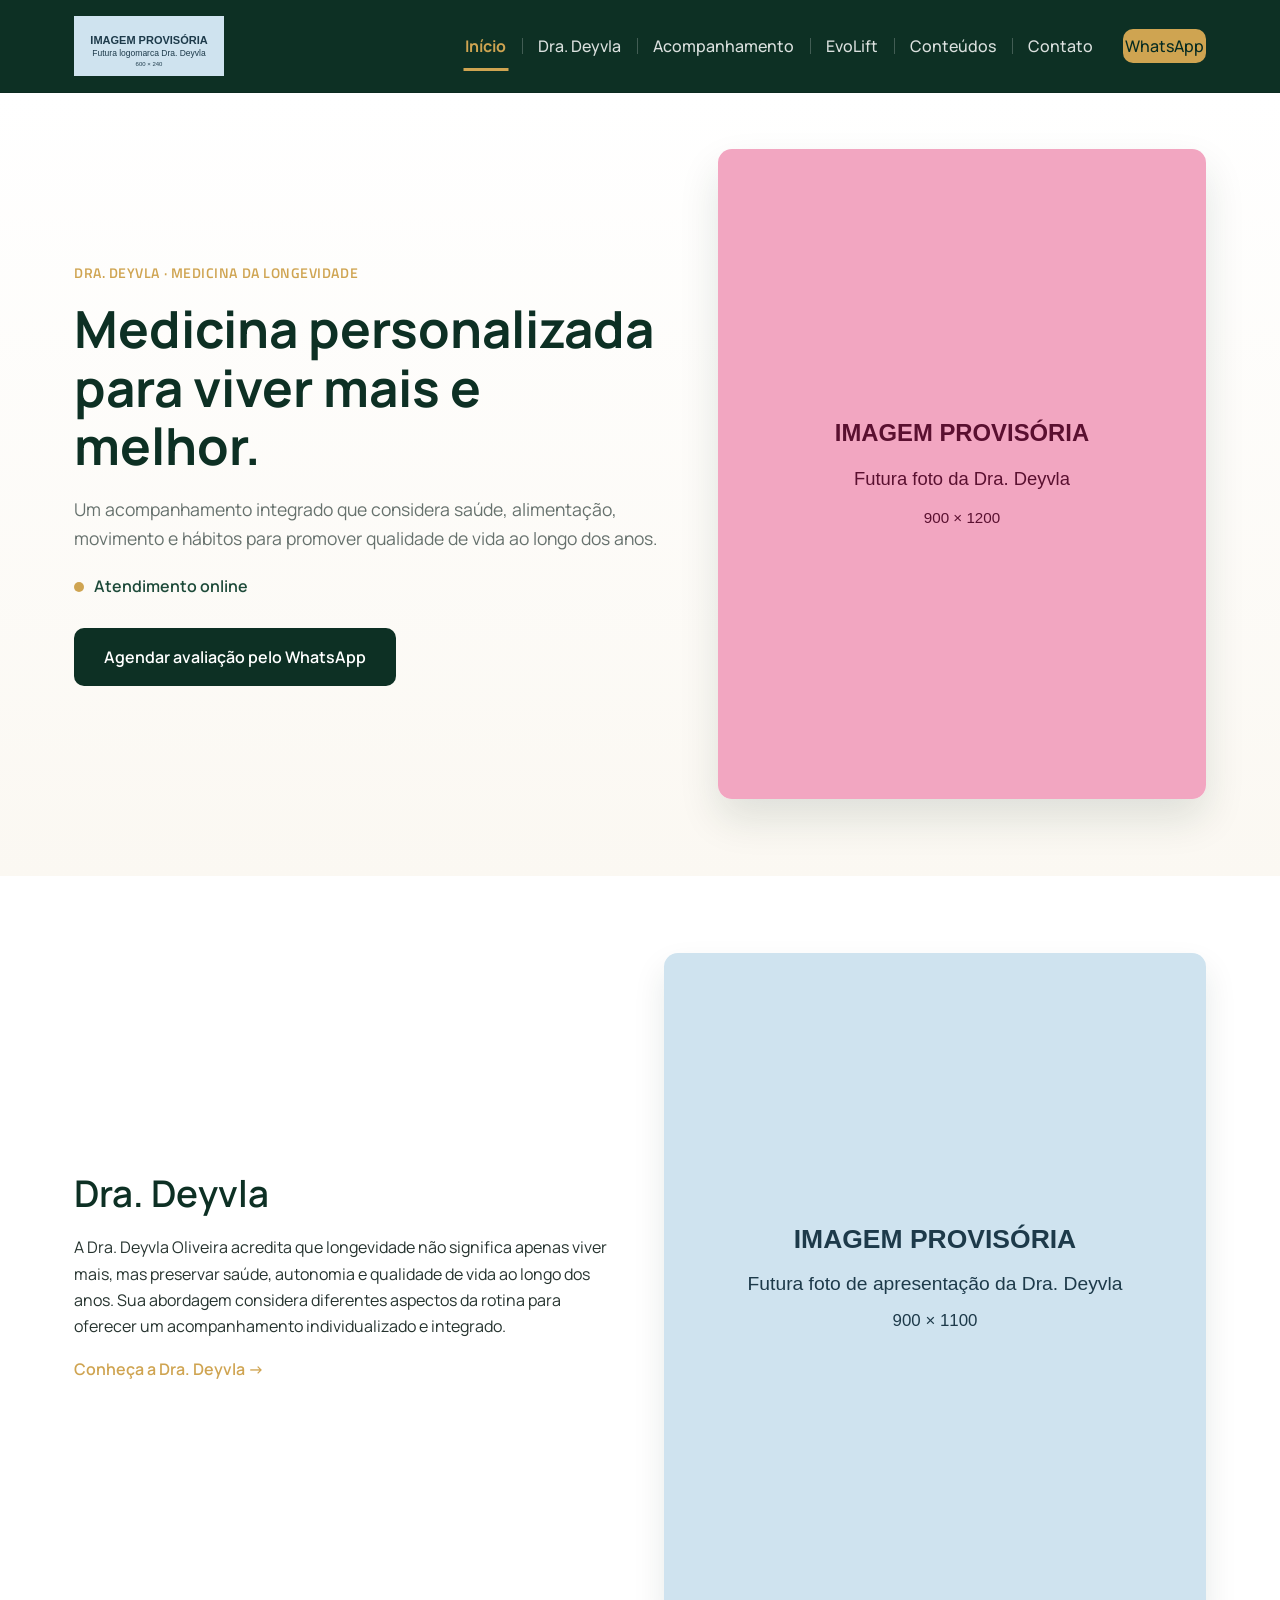
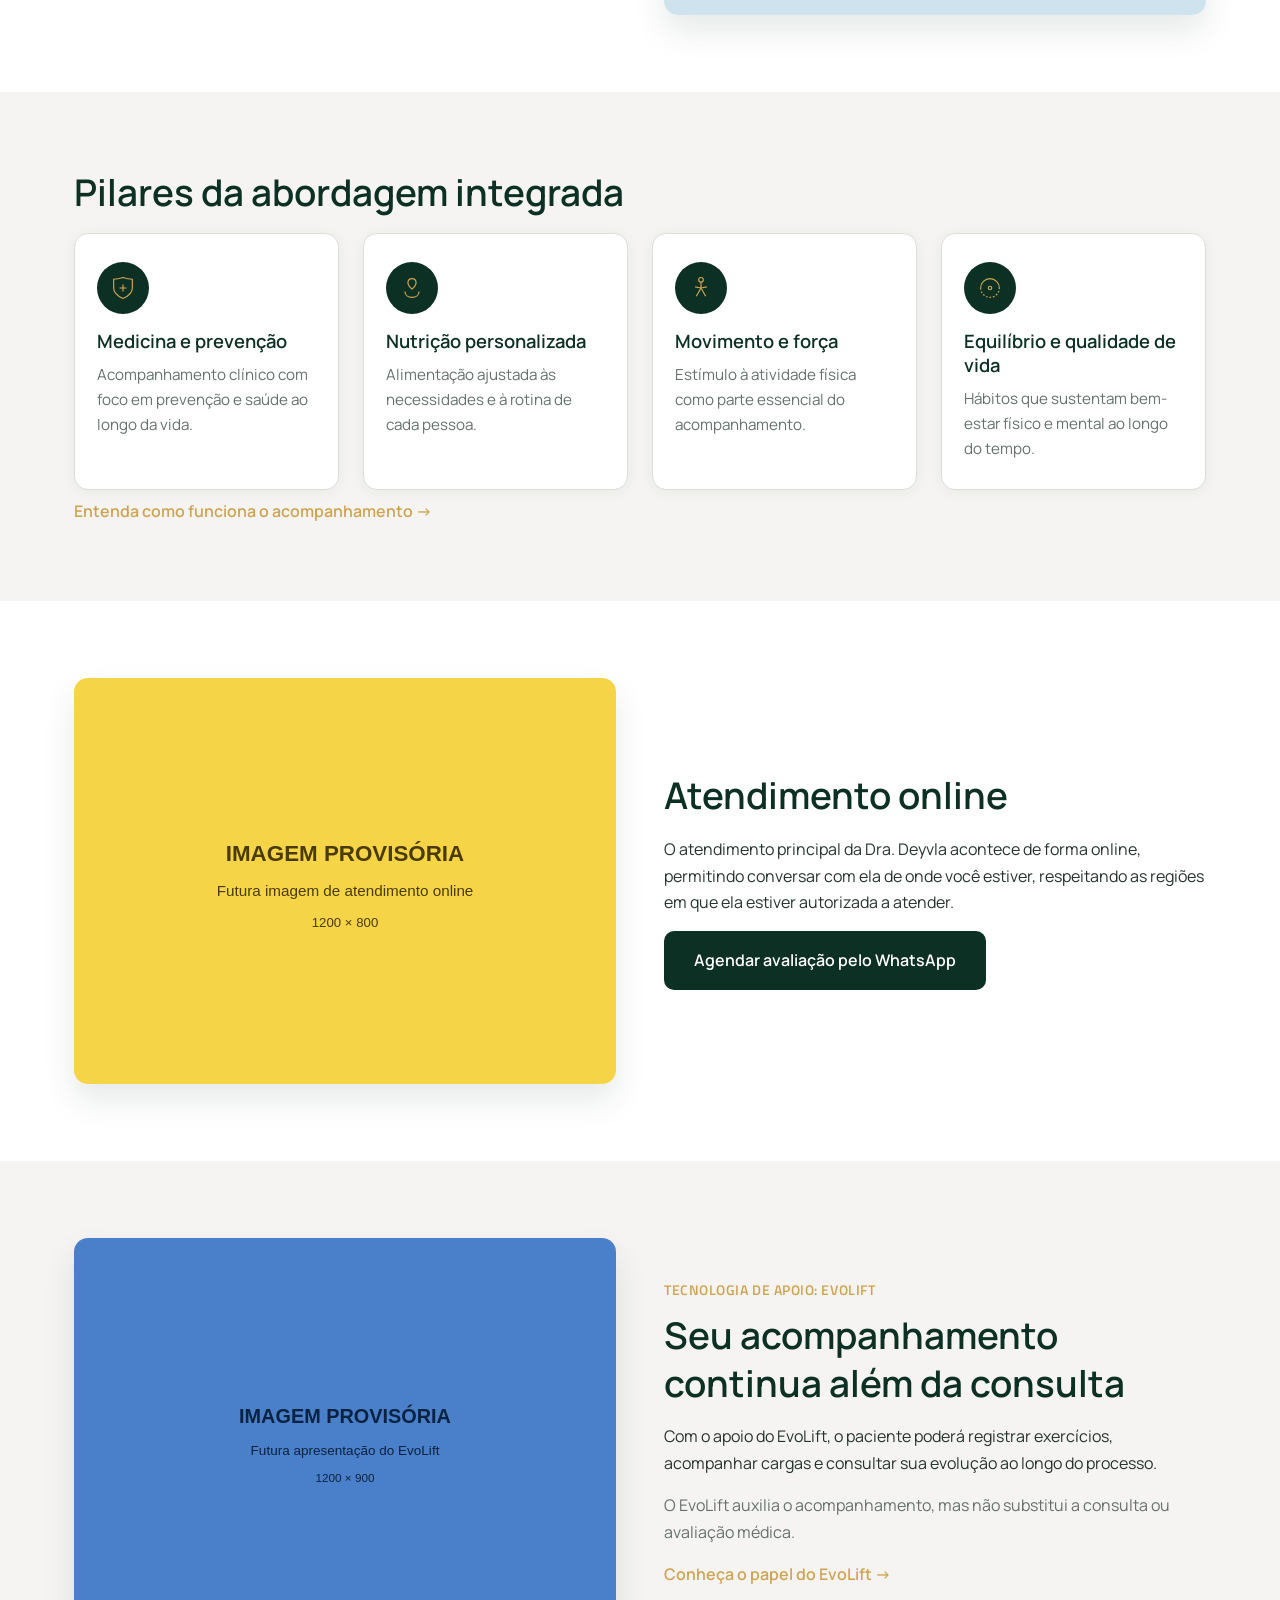
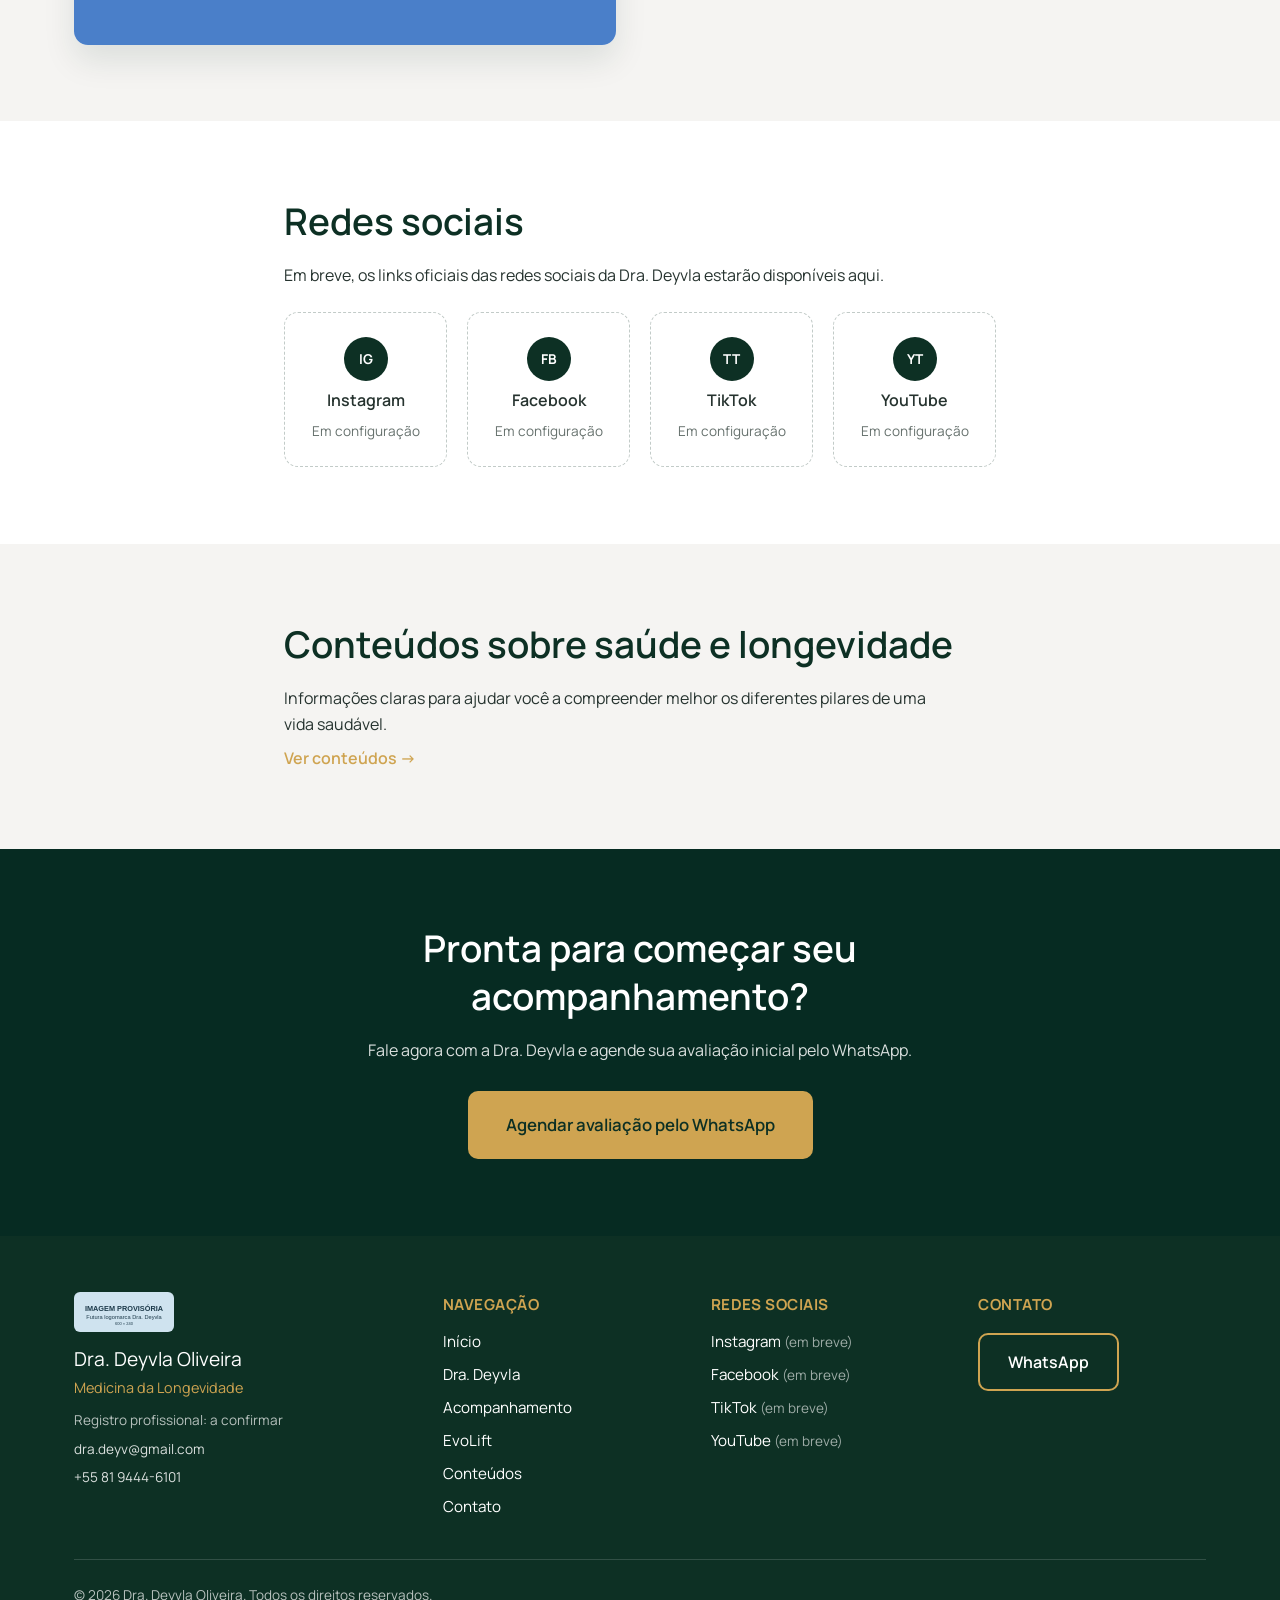
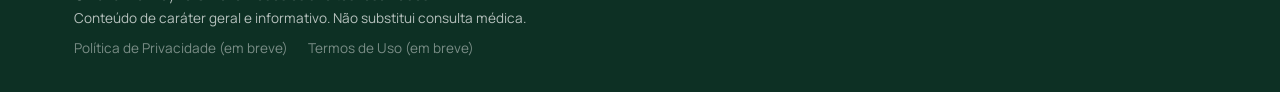
==== index.html @ 6cca5ae3 "feat: publish Dra. Deyvla institutional website" ====
<!DOCTYPE html>
<html lang="pt-BR">
<head>
  <meta charset="UTF-8">
  <meta name="viewport" content="width=device-width, initial-scale=1.0">
  <title>Início | Dra. Deyvla Oliveira</title>
  <meta name="description" content="Dra. Deyvla Oliveira oferece um acompanhamento integrado de medicina da longevidade, com atendimento online, para promover saúde e qualidade de vida ao longo dos anos.">
  <link rel="icon" href="assets/img/logo/logo-placeholder.svg" type="image/svg+xml">
  <link rel="preconnect" href="https://fonts.googleapis.com">
  <link rel="preconnect" href="https://fonts.gstatic.com" crossorigin>
  <link href="https://fonts.googleapis.com/css2?family=Manrope:wght@400;500;600;700&family=Titillium+Web:wght@400;600;700&display=swap" rel="stylesheet">
  <link rel="stylesheet" href="css/style.css">
</head>
<body>

  <a class="skip-link" href="#conteudo-principal">Saltar para o conteúdo principal</a>

  <header class="site-header">
    <div class="container header-inner">
      <a href="#inicio" class="logo">
        <img
          src="assets/img/logo/logo-placeholder.svg"
          width="600"
          height="240"
          alt="Logomarca provisória — Dra. Deyvla, Medicina da Longevidade"
          class="logo-img"
        >
      </a>

      <button
        type="button"
        class="nav-toggle"
        id="nav-toggle"
        aria-expanded="false"
        aria-controls="main-nav"
      >
        <span class="visually-hidden">Abrir menu de navegação</span>
        <span class="nav-toggle-icon" aria-hidden="true"></span>
      </button>

      <nav class="main-nav" id="main-nav" aria-label="Navegação principal">
        <ul>
          <li><a href="#inicio" aria-current="page">Início</a></li>
          <li><a href="pages/sobre.html">Dra. Deyvla</a></li>
          <li><a href="pages/acompanhamento.html">Acompanhamento</a></li>
          <li><a href="pages/evolift.html">EvoLift</a></li>
          <li><a href="pages/conteudos.html">Conteúdos</a></li>
          <li><a href="pages/contato.html">Contato</a></li>
          <li>
            <a class="nav-whatsapp js-whatsapp-link" href="#" data-whatsapp>
              WhatsApp
            </a>
          </li>
        </ul>
      </nav>
    </div>
  </header>

  <main id="conteudo-principal">

    <!-- Hero -->
    <section id="inicio" class="hero">
      <div class="container hero-inner">
        <div class="hero-content">
          <p class="eyebrow">Dra. Deyvla · Medicina da Longevidade</p>
          <h1>Medicina personalizada para viver mais e melhor.</h1>
          <p class="hero-text">
            Um acompanhamento integrado que considera saúde, alimentação, movimento e hábitos
            para promover qualidade de vida ao longo dos anos.
          </p>
          <p class="hero-meta">
            <span class="dot" aria-hidden="true"></span>
            Atendimento online
          </p>
          <a class="btn btn-primary js-whatsapp-link" href="#" data-whatsapp>
            Agendar avaliação pelo WhatsApp
          </a>
        </div>
        <div class="hero-media">
          <img
            src="assets/img/hero/dra-deyv-hero-placeholder.svg"
            width="900"
            height="1200"
            alt="Espaço reservado para a futura fotografia principal da Dra. Deyvla"
            class="hero-photo"
          >
        </div>
      </div>
    </section>

    <!-- Apresentação resumida -->
    <section id="dra-deyv" class="section section-presentation">
      <div class="container section-media-grid">
        <div class="section-text">
          <h2>Dra. Deyvla</h2>
          <!-- TODO: validar e substituir a apresentação após receber a biografia oficial da Dra. Deyvla. -->
          <p>
            A Dra. Deyvla Oliveira acredita que longevidade não significa apenas viver mais, mas preservar
            saúde, autonomia e qualidade de vida ao longo dos anos. Sua abordagem considera
            diferentes aspectos da rotina para oferecer um acompanhamento individualizado e
            integrado.
          </p>
          <p class="section-link">
            <a href="pages/sobre.html">Conheça a Dra. Deyvla →</a>
          </p>
        </div>
        <div class="section-media">
          <img
            src="assets/img/dra-deyv/dra-deyv-sobre-placeholder.svg"
            width="900"
            height="1100"
            alt="Espaço reservado para futura foto de apresentação da Dra. Deyvla"
            class="section-photo"
            loading="lazy"
          >
        </div>
      </div>
    </section>

    <!-- Pilares da abordagem integrada -->
    <section id="abordagem" class="section section-pillars alt-bg">
      <div class="container">
        <h2>Pilares da abordagem integrada</h2>
        <!-- Os nomes e descrições dos pilares dependem de validação profissional -->
        <ul class="pillars-grid">
          <li class="pillar-card">
            <span class="pillar-icon" aria-hidden="true">
              <svg viewBox="0 0 48 48" width="28" height="28" fill="none" stroke="currentColor" stroke-width="2">
                <path d="M24 6c-9 3-16 3-16 3v15c0 9 7 14 16 18 9-4 16-9 16-18V9s-7 0-16-3z"/>
                <path d="M24 18v12M18 24h12"/>
              </svg>
            </span>
            <h3>Medicina e prevenção</h3>
            <p>Acompanhamento clínico com foco em prevenção e saúde ao longo da vida.</p>
          </li>
          <li class="pillar-card">
            <span class="pillar-icon" aria-hidden="true">
              <svg viewBox="0 0 48 48" width="28" height="28" fill="none" stroke="currentColor" stroke-width="2">
                <path d="M24 8c4 0 7 3 7 7 0 5-7 11-7 11s-7-6-7-11c0-4 3-7 7-7z"/>
                <path d="M12 30c0 6 5 10 12 10s12-4 12-10"/>
              </svg>
            </span>
            <h3>Nutrição personalizada</h3>
            <p>Alimentação ajustada às necessidades e à rotina de cada pessoa.</p>
          </li>
          <li class="pillar-card">
            <span class="pillar-icon" aria-hidden="true">
              <svg viewBox="0 0 48 48" width="28" height="28" fill="none" stroke="currentColor" stroke-width="2">
                <circle cx="24" cy="10" r="4"/>
                <path d="M24 14v10l-8 14M24 24l8 14M14 22l10 2 10-2"/>
              </svg>
            </span>
            <h3>Movimento e força</h3>
            <p>Estímulo à atividade física como parte essencial do acompanhamento.</p>
          </li>
          <li class="pillar-card">
            <span class="pillar-icon" aria-hidden="true">
              <svg viewBox="0 0 48 48" width="28" height="28" fill="none" stroke="currentColor" stroke-width="2">
                <path d="M8 24a16 16 0 0 1 32 0"/>
                <path d="M8 24a16 16 0 0 0 32 0" stroke-dasharray="3 3"/>
                <circle cx="24" cy="24" r="3"/>
              </svg>
            </span>
            <h3>Equilíbrio e qualidade de vida</h3>
            <p>Hábitos que sustentam bem-estar físico e mental ao longo do tempo.</p>
          </li>
        </ul>
        <p class="section-link">
          <a href="pages/acompanhamento.html">Entenda como funciona o acompanhamento →</a>
        </p>
      </div>
    </section>

    <!-- Atendimento online -->
    <section id="atendimento-online" class="section section-online">
      <div class="container section-media-grid">
        <div class="section-media">
          <img
            src="assets/img/hero/atendimento-online-placeholder.svg"
            width="1200"
            height="800"
            alt="Espaço reservado para futura imagem do atendimento online"
            class="section-photo"
            loading="lazy"
          >
        </div>
        <div class="section-text">
          <h2>Atendimento online</h2>
          <p>
            O atendimento principal da Dra. Deyvla acontece de forma online, permitindo conversar
            com ela de onde você estiver, respeitando as regiões em que ela estiver autorizada a
            atender.
          </p>
          <a class="btn btn-primary js-whatsapp-link" href="#" data-whatsapp>
            Agendar avaliação pelo WhatsApp
          </a>
        </div>
      </div>
    </section>

    <!-- EvoLift -->
    <section id="evolift" class="section section-evolift alt-bg">
      <div class="container section-media-grid reverse">
        <div class="section-text">
          <p class="eyebrow">Tecnologia de apoio: EvoLift</p>
          <h2>Seu acompanhamento continua além da consulta</h2>
          <p>
            Com o apoio do EvoLift, o paciente poderá registrar exercícios, acompanhar cargas e
            consultar sua evolução ao longo do processo.
          </p>
          <p class="text-muted">
            O EvoLift auxilia o acompanhamento, mas não substitui a consulta ou avaliação médica.
          </p>
          <!-- TODO técnico: nesta fase não existe integração entre o site e o EvoLift. -->
          <p class="section-link">
            <a href="pages/evolift.html">Conheça o papel do EvoLift →</a>
          </p>
        </div>
        <div class="section-media">
          <img
            src="assets/img/evolift/evolift-placeholder.svg"
            width="1200"
            height="900"
            alt="Espaço reservado para futura apresentação do EvoLift"
            class="section-photo"
            loading="lazy"
          >
        </div>
      </div>
    </section>

    <!-- Redes sociais -->
    <section id="redes-sociais" class="section section-social">
      <div class="container section-narrow">
        <h2>Redes sociais</h2>
        <p>Em breve, os links oficiais das redes sociais da Dra. Deyvla estarão disponíveis aqui.</p>
        <ul class="social-grid">
          <li class="social-card">
            <span class="social-icon" aria-hidden="true">IG</span>
            <span class="social-name">Instagram</span>
            <!-- TODO: inserir URL oficial do Instagram -->
            <span class="social-status">Em configuração</span>
          </li>
          <li class="social-card">
            <span class="social-icon" aria-hidden="true">FB</span>
            <span class="social-name">Facebook</span>
            <!-- TODO: inserir URL oficial do Facebook -->
            <span class="social-status">Em configuração</span>
          </li>
          <li class="social-card">
            <span class="social-icon" aria-hidden="true">TT</span>
            <span class="social-name">TikTok</span>
            <!-- TODO: inserir URL oficial do TikTok -->
            <span class="social-status">Em configuração</span>
          </li>
          <li class="social-card">
            <span class="social-icon" aria-hidden="true">YT</span>
            <span class="social-name">YouTube</span>
            <!-- TODO: inserir URL oficial do YouTube -->
            <span class="social-status">Em configuração</span>
          </li>
        </ul>
      </div>
    </section>

    <!-- Conteúdos -->
    <section id="conteudos-home" class="section alt-bg">
      <div class="container section-narrow">
        <h2>Conteúdos sobre saúde e longevidade</h2>
        <p>
          Informações claras para ajudar você a compreender melhor os diferentes pilares de uma
          vida saudável.
        </p>
        <p class="section-link">
          <a href="pages/conteudos.html">Ver conteúdos →</a>
        </p>
      </div>
    </section>

    <!-- CTA final -->
    <section id="contato-final" class="section section-final-cta">
      <div class="container section-narrow">
        <h2>Pronta para começar seu acompanhamento?</h2>
        <p>Fale agora com a Dra. Deyvla e agende sua avaliação inicial pelo WhatsApp.</p>
        <a class="btn btn-primary btn-large js-whatsapp-link" href="#" data-whatsapp>
          Agendar avaliação pelo WhatsApp
        </a>
      </div>
    </section>

  </main>

  <footer class="site-footer">
    <div class="container footer-inner">
      <div class="footer-brand">
        <img
          src="assets/img/logo/logo-placeholder.svg"
          width="600"
          height="240"
          alt="Logomarca provisória da Dra. Deyvla"
          class="footer-logo"
          loading="lazy"
        >
        <p class="footer-name">Dra. Deyvla Oliveira</p>
        <p class="footer-tagline">Medicina da Longevidade</p>
        <!-- TODO: inserir registro profissional assim que validado -->
        <p class="footer-register">Registro profissional: a confirmar</p>
        <p class="footer-direct-contact">
          <a href="mailto:dra.deyv@gmail.com">dra.deyv@gmail.com</a>
        </p>
        <p class="footer-direct-contact">
          <a class="js-whatsapp-link" href="#" data-whatsapp>+55 81 9444-6101</a>
        </p>
      </div>

      <div class="footer-nav">
        <p class="footer-heading">Navegação</p>
        <ul class="footer-nav-list">
          <li><a href="#inicio">Início</a></li>
          <li><a href="pages/sobre.html">Dra. Deyvla</a></li>
          <li><a href="pages/acompanhamento.html">Acompanhamento</a></li>
          <li><a href="pages/evolift.html">EvoLift</a></li>
          <li><a href="pages/conteudos.html">Conteúdos</a></li>
          <li><a href="pages/contato.html">Contato</a></li>
        </ul>
      </div>

      <div class="footer-social">
        <p class="footer-heading">Redes sociais</p>
        <ul class="footer-social-list">
          <li>Instagram <span class="footer-status">(em breve)</span></li>
          <li>Facebook <span class="footer-status">(em breve)</span></li>
          <li>TikTok <span class="footer-status">(em breve)</span></li>
          <li>YouTube <span class="footer-status">(em breve)</span></li>
        </ul>
      </div>

      <div class="footer-contact">
        <p class="footer-heading">Contato</p>
        <a class="btn btn-secondary js-whatsapp-link" href="#" data-whatsapp>
          WhatsApp
        </a>
      </div>
    </div>
    <div class="container">
      <div class="footer-legal">
        <p>&copy; <span id="ano"></span> Dra. Deyvla Oliveira. Todos os direitos reservados.</p>
        <p>Conteúdo de caráter geral e informativo. Não substitui consulta médica.</p>
        <p class="footer-legal-links">
          <span class="footer-legal-link" aria-disabled="true">Política de Privacidade (em breve)</span>
          <span class="footer-legal-link" aria-disabled="true">Termos de Uso (em breve)</span>
        </p>
      </div>
    </div>
  </footer>

  <div id="whatsapp-toast" class="whatsapp-toast" role="status" aria-live="polite" hidden></div>

  <script src="js/main.js"></script>
</body>
</html>
---- css/style.css ----
/* ==========================================================================
   Variáveis — Design System Dra. Deyvla
   ========================================================================== */
:root {
  /* Verde institucional — preservado da identidade original da Dra. Deyvla */
  --color-primary: #0D3024;
  --color-primary-hover: #145443;
  --color-primary-soft: #1D4A39;
  --color-primary-deep: #062B22;

  --color-background: #FFFFFF;
  --color-surface: #FFFFFF;
  --color-surface-soft: #F5F4F2;
  --color-surface-warm: #EFEDE8;
  --color-card: #FFFFFF;
  --color-ivory: #FFFFFF;

  --color-gold: #CFA451;
  --color-accent: #CFA451;
  --color-accent-soft: #E7D2A5;

  --color-text: #26332F;
  --color-text-soft: #66716D;
  --color-muted: #66716D;
  --color-border: #DEDED9;

  --shadow-card: 0 2px 14px rgba(13, 48, 36, 0.06);

  --font-heading: "Manrope", "Segoe UI", Arial, sans-serif;
  --font-body: "Manrope", "Segoe UI", Arial, sans-serif;
  --font-accent: "Titillium Web", "Segoe UI", Arial, sans-serif;

  --container-width: 1180px;
  --radius: 14px;
  --transition: 200ms ease;
  --space-section: clamp(48px, 6vw, 88px);
  --header-height: 92px;
}

/* ==========================================================================
   Reset básico
   ========================================================================== */
* {
  margin: 0;
  padding: 0;
  box-sizing: border-box;
}

html {
  scroll-behavior: smooth;
}

body {
  font-family: var(--font-body);
  color: var(--color-text);
  background: var(--color-background);
  line-height: 1.65;
  overflow-x: hidden;
}

a {
  text-decoration: none;
  color: inherit;
}

ul {
  list-style: none;
}

img {
  max-width: 100%;
  display: block;
}

h1, h2, h3 {
  font-family: var(--font-heading);
  color: var(--color-primary);
  line-height: 1.3;
}

h1 {
  font-size: clamp(2.1rem, 4.5vw, 3.2rem);
  font-weight: 700;
  line-height: 1.15;
}

h2 {
  font-size: clamp(1.6rem, 3vw, 2.3rem);
  font-weight: 600;
  margin-bottom: 1rem;
}

h3 {
  font-size: 1.15rem;
  font-weight: 600;
  margin-bottom: 0.5rem;
}

p {
  max-width: 65ch;
}

.text-muted {
  color: var(--color-muted);
}

/* ==========================================================================
   Acessibilidade
   ========================================================================== */
.visually-hidden {
  position: absolute;
  width: 1px;
  height: 1px;
  padding: 0;
  margin: -1px;
  overflow: hidden;
  clip: rect(0, 0, 0, 0);
  white-space: nowrap;
  border: 0;
}

.skip-link {
  position: absolute;
  top: -100px;
  left: 12px;
  z-index: 100;
  background: var(--color-primary);
  color: var(--color-ivory);
  padding: 12px 20px;
  border-radius: 0 0 8px 8px;
  transition: top var(--transition);
}

.skip-link:focus {
  top: 0;
}

a:focus-visible,
button:focus-visible,
summary:focus-visible,
[tabindex]:focus-visible {
  outline: 3px solid var(--color-gold);
  outline-offset: 3px;
}

/* ==========================================================================
   Layout
   ========================================================================== */
.container {
  width: 100%;
  max-width: var(--container-width);
  margin: 0 auto;
  padding: 0 24px;
}

.section {
  padding: var(--space-section) 0;
  scroll-margin-top: var(--header-height);
}

.hero {
  scroll-margin-top: var(--header-height);
}

.section-narrow {
  max-width: 760px;
}

.alt-bg {
  background: var(--color-surface-soft);
}

/* ==========================================================================
   Botões
   ========================================================================== */
.btn {
  display: inline-block;
  font-family: var(--font-body);
  font-weight: 600;
  font-size: 1rem;
  padding: 14px 28px;
  border-radius: 10px;
  transition: transform var(--transition), background var(--transition), box-shadow var(--transition);
  cursor: pointer;
  border: 2px solid transparent;
}

.btn-primary {
  background: var(--color-primary);
  color: var(--color-ivory);
}

.btn-primary:hover {
  background: var(--color-primary-soft);
  transform: translateY(-2px);
}

.btn-secondary {
  background: transparent;
  border-color: var(--color-gold);
  color: var(--color-ivory);
}

.btn-secondary:hover {
  background: var(--color-gold);
  color: var(--color-primary);
}

.btn-large {
  padding: 18px 36px;
  font-size: 1.05rem;
}

/* ==========================================================================
   Cabeçalho
   ========================================================================== */
.site-header {
  background: var(--color-primary);
  border-bottom: 1px solid rgba(0, 0, 0, 0.12);
  position: sticky;
  top: 0;
  z-index: 20;
}

.header-inner {
  display: flex;
  align-items: center;
  justify-content: space-between;
  padding-top: 16px;
  padding-bottom: 16px;
  gap: 16px;
  position: relative;
}

.logo-img {
  height: 60px;
  width: auto;
}

.nav-toggle {
  display: none;
  background: none;
  border: 2px solid rgba(255, 255, 255, 0.85);
  border-radius: 8px;
  width: 44px;
  height: 44px;
  align-items: center;
  justify-content: center;
  position: relative;
}

.nav-toggle-icon,
.nav-toggle-icon::before,
.nav-toggle-icon::after {
  display: block;
  width: 22px;
  height: 2px;
  background: #FFFFFF;
  position: relative;
  transition: transform var(--transition);
}

.nav-toggle-icon::before,
.nav-toggle-icon::after {
  content: "";
  position: absolute;
  left: 0;
}

.nav-toggle-icon::before {
  top: -7px;
}

.nav-toggle-icon::after {
  top: 7px;
}

.main-nav ul {
  display: flex;
  align-items: center;
  flex-wrap: wrap;
  gap: 28px;
}

.main-nav li {
  position: relative;
}

/* Divisórias discretas entre os itens comuns (não antes do primeiro,
   não depois do último — o botão WhatsApp nunca recebe divisória) */
.main-nav li:not(:first-child):not(:last-child)::before {
  content: "";
  position: absolute;
  left: -14px;
  top: 50%;
  transform: translateY(-50%);
  width: 1px;
  height: 16px;
  background: rgba(255, 255, 255, 0.22);
}

.main-nav a {
  position: relative;
  font-weight: 500;
  color: rgba(255, 255, 255, 0.85);
  padding: 6px 2px;
  transition: color 180ms ease;
}

.main-nav a:hover {
  color: #FFFFFF;
}

.main-nav a[aria-current="page"] {
  color: var(--color-gold);
  font-weight: 700;
}

/* Sublinhado animado — cresce do centro para as laterais no hover/foco;
   permanece visível (mais espesso) no item ativo */
.main-nav a:not(.nav-whatsapp)::after {
  content: "";
  position: absolute;
  left: 50%;
  bottom: -8px;
  width: 0;
  height: 2px;
  background: var(--color-gold);
  transform: translateX(-50%);
  transition: width 180ms ease;
}

.main-nav a:not(.nav-whatsapp):hover::after,
.main-nav a:not(.nav-whatsapp):focus-visible::after {
  width: 100%;
}

.main-nav a[aria-current="page"]::after {
  width: 100%;
  height: 3px;
}

.nav-whatsapp {
  background: var(--color-gold);
  color: var(--color-primary-deep) !important;
  padding: 8px 18px;
  border-radius: 10px;
  font-weight: 600;
  transition: background 180ms ease, transform 180ms ease, box-shadow 180ms ease;
}

.nav-whatsapp:hover {
  background: var(--color-accent-soft);
  transform: translateY(-1px);
  box-shadow: 0 4px 10px rgba(6, 43, 34, 0.25);
}

/* ==========================================================================
   Hero
   ========================================================================== */
.hero {
  padding: 56px 0 var(--space-section);
  background: linear-gradient(180deg, var(--color-ivory) 0%, #FBF8F2 100%);
}

.hero-inner {
  display: grid;
  grid-template-columns: 1.1fr 0.9fr;
  gap: 48px;
  align-items: center;
}

.eyebrow {
  font-family: var(--font-accent);
  color: var(--color-gold);
  font-weight: 600;
  letter-spacing: 0.04em;
  text-transform: uppercase;
  font-size: 0.85rem;
  margin-bottom: 14px;
}

.hero-content h1 {
  margin-bottom: 20px;
}

.hero-text {
  color: var(--color-muted);
  font-size: 1.1rem;
  margin-bottom: 20px;
}

.hero-meta {
  display: flex;
  align-items: center;
  gap: 10px;
  font-weight: 600;
  color: var(--color-primary-soft);
  margin-bottom: 28px;
}

.dot {
  width: 10px;
  height: 10px;
  border-radius: 50%;
  background: var(--color-gold);
  display: inline-block;
}

.hero-media {
  aspect-ratio: 3 / 4;
  border-radius: var(--radius);
  overflow: hidden;
  background: var(--color-surface);
  box-shadow: 0 20px 40px rgba(13, 48, 36, 0.12);
}

.hero-photo {
  width: 100%;
  height: 100%;
  object-fit: cover;
}

/* ==========================================================================
   Hero interno (páginas internas, ex.: Sobre)
   ========================================================================== */
.inner-hero {
  padding: 56px 0 var(--space-section);
  background: linear-gradient(180deg, var(--color-ivory) 0%, #FBF8F2 100%);
  scroll-margin-top: var(--header-height);
}

.inner-hero .container + .container {
  margin-top: 40px;
}

.inner-hero h1 {
  margin: 14px 0 20px;
}

.inner-hero .hero-text {
  color: var(--color-muted);
  font-size: 1.1rem;
}

.banner-media {
  border-radius: var(--radius);
  overflow: hidden;
  background: var(--color-surface);
  box-shadow: 0 20px 40px rgba(13, 48, 36, 0.12);
  aspect-ratio: 16 / 7;
}

/* ==========================================================================
   Link discreto para páginas internas
   ========================================================================== */
.section-link {
  margin-top: 8px;
}

.section-link a {
  color: var(--color-gold);
  font-weight: 600;
  border-bottom: 1px solid transparent;
  transition: border-color var(--transition);
}

.section-link a:hover {
  border-color: var(--color-gold);
}

/* ==========================================================================
   Destaque tipográfico
   ========================================================================== */
.section-intro {
  color: var(--color-muted);
  font-size: 1.1rem;
  max-width: 70ch;
  margin-bottom: 32px;
}

.highlight-quote {
  font-family: var(--font-heading);
  font-style: italic;
  font-size: clamp(1.3rem, 2.4vw, 1.7rem);
  color: var(--color-primary-soft);
  border-left: 3px solid var(--color-gold);
  padding-left: 20px;
  margin-top: 8px;
  max-width: 60ch;
}

/* ==========================================================================
   Pilares
   ========================================================================== */
.pillars-grid {
  display: grid;
  grid-template-columns: repeat(4, 1fr);
  gap: 24px;
  margin-top: 8px;
}

.pillar-card {
  background: var(--color-card);
  border: 1px solid var(--color-border);
  border-radius: var(--radius);
  padding: 28px 22px;
  text-align: left;
  box-shadow: var(--shadow-card);
}

.pillar-icon {
  display: inline-flex;
  align-items: center;
  justify-content: center;
  width: 52px;
  height: 52px;
  border-radius: 50%;
  background: var(--color-primary);
  color: var(--color-gold);
  margin-bottom: 16px;
}

.pillar-card p {
  color: var(--color-muted);
  font-size: 0.95rem;
}

/* ==========================================================================
   Seções com imagem (Atendimento online / EvoLift)
   ========================================================================== */
.section-media-grid {
  display: grid;
  grid-template-columns: 1fr 1fr;
  gap: 48px;
  align-items: center;
}

.section-media-grid.reverse .section-text {
  order: 2;
}

.section-media-grid.reverse .section-media {
  order: 1;
}

.section-media {
  aspect-ratio: 4 / 3;
  border-radius: var(--radius);
  overflow: hidden;
  background: var(--color-surface);
  box-shadow: 0 16px 32px rgba(13, 48, 36, 0.1);
}

.section-photo {
  width: 100%;
  height: 100%;
  object-fit: cover;
}

.section-text p {
  margin-bottom: 16px;
}

.section-text .eyebrow {
  margin-bottom: 10px;
}

.section-presentation .section-media {
  aspect-ratio: 9 / 11;
}

.section-media-7-5 {
  aspect-ratio: 7 / 5;
}

.section-media-3-2 {
  aspect-ratio: 3 / 2;
}

.media-centered {
  max-width: 720px;
  margin: 32px auto 0;
}

.section-media-14-9 {
  aspect-ratio: 14 / 9;
}

.section-media-2-1 {
  aspect-ratio: 2 / 1;
}

.value-item .pillar-icon {
  margin-bottom: 0;
}

/* ==========================================================================
   Moldura de telemóvel (mockup do EvoLift)
   ========================================================================== */
.phone-frame {
  max-width: 260px;
  margin: 0 auto;
  aspect-ratio: 15 / 32;
  border: 10px solid var(--color-primary);
  border-radius: 36px;
  overflow: hidden;
  background: var(--color-surface);
  box-shadow: 0 20px 40px rgba(13, 48, 36, 0.15);
}

.phone-frame img {
  width: 100%;
  height: 100%;
  object-fit: cover;
}

/* ==========================================================================
   Redes sociais
   ========================================================================== */
.social-grid {
  display: grid;
  grid-template-columns: repeat(4, 1fr);
  gap: 20px;
  margin-top: 24px;
}

.social-card {
  background: var(--color-ivory);
  border: 1px dashed rgba(13, 48, 36, 0.25);
  border-radius: var(--radius);
  padding: 24px 16px;
  text-align: center;
  display: flex;
  flex-direction: column;
  align-items: center;
  gap: 6px;
}

.social-icon {
  width: 44px;
  height: 44px;
  border-radius: 50%;
  background: var(--color-primary);
  color: var(--color-ivory);
  display: flex;
  align-items: center;
  justify-content: center;
  font-weight: 700;
  font-size: 0.85rem;
}

.social-name {
  font-weight: 600;
}

.social-status {
  font-size: 0.85rem;
  color: var(--color-muted);
}

/* ==========================================================================
   Tags (áreas de conhecimento — Trajetória)
   ========================================================================== */
.tag-list {
  display: flex;
  flex-wrap: wrap;
  gap: 10px;
  margin-top: 20px;
}

.tag {
  background: var(--color-ivory);
  border: 1px solid rgba(13, 48, 36, 0.15);
  color: var(--color-primary-soft);
  font-size: 0.9rem;
  font-weight: 600;
  padding: 8px 18px;
  border-radius: 999px;
}

/* ==========================================================================
   Valores profissionais (lista numerada)
   ========================================================================== */
.values-list {
  margin-top: 24px;
  display: flex;
  flex-direction: column;
  gap: 0;
}

.value-item {
  display: flex;
  gap: 24px;
  align-items: flex-start;
  padding: 24px 0;
  border-top: 1px solid rgba(13, 48, 36, 0.12);
}

.value-item:last-child {
  border-bottom: 1px solid rgba(13, 48, 36, 0.12);
}

.value-index {
  font-family: var(--font-accent);
  font-weight: 600;
  font-size: 1.6rem;
  color: var(--color-gold);
  line-height: 1;
  flex-shrink: 0;
  width: 44px;
}

.value-body h3 {
  margin-bottom: 6px;
}

.value-body p {
  color: var(--color-muted);
}

/* ==========================================================================
   Formação e experiência (área preparada)
   ========================================================================== */
.formation-grid {
  display: grid;
  grid-template-columns: repeat(3, 1fr);
  gap: 24px;
  margin-top: 32px;
}

.formation-category {
  border: 1px dashed rgba(13, 48, 36, 0.25);
  border-radius: var(--radius);
  padding: 28px 22px;
  background: var(--color-ivory);
}

.formation-icon {
  display: inline-flex;
  align-items: center;
  justify-content: center;
  width: 48px;
  height: 48px;
  border-radius: 50%;
  background: var(--color-primary);
  color: var(--color-gold);
  margin-bottom: 14px;
}

.formation-list {
  margin-top: 4px;
}

.formation-list:empty {
  min-height: 4px;
}

/* ==========================================================================
   Situações (Para quem é o acompanhamento)
   ========================================================================== */
.situations-grid {
  display: grid;
  grid-template-columns: repeat(3, 1fr);
  gap: 24px;
  margin-top: 32px;
}

/* ==========================================================================
   Jornada de acompanhamento
   ========================================================================== */
.journey-grid {
  display: grid;
  grid-template-columns: repeat(3, 1fr);
  gap: 24px;
  margin-top: 32px;
  list-style: none;
}

.journey-step {
  background: var(--color-card);
  border: 1px solid var(--color-border);
  border-radius: var(--radius);
  padding: 28px 22px;
  box-shadow: var(--shadow-card);
}

.journey-number {
  display: block;
  font-family: var(--font-accent);
  font-weight: 600;
  font-size: 2.2rem;
  color: var(--color-gold);
  line-height: 1;
  margin-bottom: 12px;
}

.journey-step p {
  color: var(--color-muted);
  font-size: 0.95rem;
}

/* ==========================================================================
   Diagrama de integração
   ========================================================================== */
#integracao {
  padding-top: calc(var(--space-section) * 0.6);
  padding-bottom: calc(var(--space-section) * 0.6);
}

.integration-diagram {
  position: relative;
  display: grid;
  grid-template-columns: repeat(3, 1fr);
  grid-template-rows: repeat(3, auto);
  gap: 12px;
  max-width: 780px;
  margin: 28px auto 0;
  align-items: center;
  justify-items: center;
}

.integration-diagram::before,
.integration-diagram::after {
  content: "";
  position: absolute;
  background: rgba(200, 164, 93, 0.4);
  z-index: 0;
}

.integration-diagram::before {
  top: 30%;
  bottom: 30%;
  left: 50%;
  width: 2px;
  transform: translateX(-50%);
}

.integration-diagram::after {
  left: 30%;
  right: 30%;
  top: 50%;
  height: 2px;
  transform: translateY(-50%);
}

.integration-center,
.integration-item,
.relation-node {
  position: relative;
  z-index: 1;
  display: flex;
  flex-direction: column;
  align-items: center;
  text-align: center;
  gap: 10px;
}

.integration-center {
  grid-column: 2;
  grid-row: 2;
}

.integration-icon {
  display: inline-flex;
  align-items: center;
  justify-content: center;
  width: 64px;
  height: 64px;
  border-radius: 50%;
  background: var(--color-primary);
  color: var(--color-gold);
}

.integration-center .integration-icon {
  width: 80px;
  height: 80px;
  background: var(--color-gold);
  color: var(--color-primary);
}

.integration-center strong {
  font-family: var(--font-heading);
  color: var(--color-primary);
  font-size: 1.05rem;
}

.integration-item span {
  font-weight: 600;
  color: var(--color-primary-soft);
  font-size: 0.95rem;
}

.integration-item:nth-child(2) {
  grid-column: 2;
  grid-row: 1;
}

.integration-item:nth-child(3) {
  grid-column: 3;
  grid-row: 2;
}

.integration-item:nth-child(4) {
  grid-column: 2;
  grid-row: 3;
}

.integration-item:nth-child(5) {
  grid-column: 1;
  grid-row: 2;
}

/* ==========================================================================
   Benefícios (linhas divididas — EvoLift)
   ========================================================================== */
.benefit-row {
  display: flex;
  margin-top: 32px;
  border-top: 1px solid rgba(13, 48, 36, 0.12);
  border-bottom: 1px solid rgba(13, 48, 36, 0.12);
}

.benefit-item {
  flex: 1;
  padding: 28px 24px;
  border-left: 1px solid rgba(13, 48, 36, 0.12);
}

.benefit-item:first-child {
  border-left: none;
  padding-left: 0;
}

.benefit-item h3 {
  margin-bottom: 8px;
}

.benefit-item p {
  color: var(--color-muted);
  font-size: 0.95rem;
  margin: 0;
}

/* ==========================================================================
   Funcionalidades confirmadas (grade com linha superior)
   ========================================================================== */
.feature-grid {
  display: grid;
  grid-template-columns: repeat(4, 1fr);
  gap: 28px;
  margin-top: 32px;
}

.feature-item {
  border-top: 2px solid var(--color-gold);
  padding-top: 16px;
}

.feature-item h3 {
  margin-bottom: 8px;
}

.feature-item p {
  color: var(--color-muted);
  font-size: 0.95rem;
}

/* ==========================================================================
   Jornada de utilização (linha vertical editorial)
   ========================================================================== */
.timeline {
  margin-top: 40px;
  display: flex;
  flex-direction: column;
}

.timeline-step {
  display: flex;
  gap: 24px;
}

.timeline-marker {
  flex-shrink: 0;
  width: 14px;
  display: flex;
  flex-direction: column;
  align-items: center;
}

.timeline-dot {
  width: 14px;
  height: 14px;
  border-radius: 50%;
  background: var(--color-gold);
  margin-top: 6px;
  flex-shrink: 0;
}

.timeline-line {
  flex: 1;
  width: 2px;
  background: rgba(200, 164, 93, 0.35);
  margin-top: 6px;
}

.timeline-step:last-child .timeline-line {
  display: none;
}

.timeline-content {
  padding-bottom: 36px;
}

.timeline-content h3 {
  margin-bottom: 6px;
}

.timeline-content p {
  color: var(--color-muted);
  margin: 0;
}

/* ==========================================================================
   Evolução ao longo do tempo (caminho de progresso)
   ========================================================================== */
.progress-path {
  position: relative;
  display: flex;
  justify-content: space-between;
  margin-top: 32px;
  padding-top: 8px;
}

.progress-path::before {
  content: "";
  position: absolute;
  top: 15px;
  left: 5%;
  right: 5%;
  height: 2px;
  background: rgba(200, 164, 93, 0.4);
  z-index: 0;
}

.progress-point {
  position: relative;
  z-index: 1;
  flex: 1;
  text-align: center;
  padding: 0 12px;
}

.progress-dot {
  display: block;
  width: 14px;
  height: 14px;
  border-radius: 50%;
  background: var(--color-gold);
  margin: 0 auto 16px;
}

.progress-point h3 {
  font-size: 1rem;
  margin-bottom: 6px;
}

.progress-point p {
  color: var(--color-muted);
  font-size: 0.9rem;
}

/* ==========================================================================
   Relação: paciente, Dra. Deyvla e EvoLift
   ========================================================================== */
.relation-diagram {
  position: relative;
  display: flex;
  justify-content: space-between;
  gap: 16px;
  max-width: 820px;
  margin: 40px auto 0;
}

.relation-diagram::before {
  content: "";
  position: absolute;
  top: 32px;
  left: 12%;
  right: 12%;
  height: 2px;
  background: rgba(200, 164, 93, 0.4);
  z-index: 0;
}

.relation-node {
  flex: 1;
  padding: 0 12px;
}

.relation-node h3 {
  font-size: 1rem;
}

.relation-node p {
  color: var(--color-muted);
  font-size: 0.9rem;
}

/* ==========================================================================
   Limites e uso responsável
   ========================================================================== */
.responsible-use-box {
  border: 1px solid var(--color-border);
  border-radius: var(--radius);
  background: var(--color-surface);
  padding: 32px 28px;
  margin-top: 24px;
  box-shadow: var(--shadow-card);
}

.responsible-use-box p {
  margin-bottom: 12px;
}

.responsible-use-box p:last-child {
  margin-bottom: 0;
}

/* ==========================================================================
   Grade de conteúdos editoriais (Conteúdos)
   ========================================================================== */
.content-grid {
  display: grid;
  grid-template-columns: repeat(3, 1fr);
  gap: 32px;
  margin-top: 32px;
}

.content-card .section-media {
  margin-bottom: 16px;
}

.content-card .eyebrow {
  margin-bottom: 8px;
}

.content-card p {
  color: var(--color-muted);
  font-size: 0.95rem;
}

/* ==========================================================================
   Lista de compromissos (O que esperar)
   ========================================================================== */
.commitment-list {
  margin-top: 24px;
  display: flex;
  flex-direction: column;
  gap: 16px;
}

.commitment-item {
  display: flex;
  gap: 14px;
  align-items: flex-start;
}

.commitment-icon {
  flex-shrink: 0;
  color: var(--color-gold);
  margin-top: 2px;
}

.commitment-item p {
  margin: 0;
}

.safety-note {
  display: flex;
  gap: 10px;
  align-items: flex-start;
  color: var(--color-muted);
  font-size: 0.9rem;
  border-top: 1px solid rgba(13, 48, 36, 0.12);
  padding-top: 20px;
  margin-top: 28px;
  max-width: 65ch;
}

.safety-note-icon {
  flex-shrink: 0;
  font-weight: 700;
  color: var(--color-gold);
}

/* ==========================================================================
   Canais de contato (página Contato)
   ========================================================================== */
.channel-grid {
  display: grid;
  grid-template-columns: repeat(4, 1fr);
  gap: 24px;
  margin-top: 32px;
}

.channel-card {
  display: flex;
  flex-direction: column;
  background: var(--color-card);
  border: 1px solid var(--color-border);
  border-radius: var(--radius);
  padding: 28px 24px;
  box-shadow: var(--shadow-card);
}

.channel-card p {
  color: var(--color-muted);
  font-size: 0.95rem;
  margin-bottom: 16px;
}

.channel-card .btn {
  align-self: flex-start;
  margin-top: auto;
}

.channel-card .section-link {
  margin-top: auto;
}

/* ==========================================================================
   Etapas do primeiro contato (variação compacta da jornada)
   ========================================================================== */
.steps-grid {
  display: grid;
  grid-template-columns: repeat(3, 1fr);
  gap: 28px;
  margin-top: 32px;
}

.step-item {
  border-top: 2px solid var(--color-gold);
  padding-top: 16px;
}

.step-number {
  display: block;
  font-family: var(--font-accent);
  font-weight: 600;
  font-size: 1.8rem;
  color: var(--color-gold);
  line-height: 1;
  margin-bottom: 10px;
}

.step-item h3 {
  margin-bottom: 8px;
}

.step-item p {
  color: var(--color-muted);
  font-size: 0.95rem;
}

/* ==========================================================================
   Perguntas frequentes (FAQ)
   ========================================================================== */
.faq-list {
  margin-top: 24px;
  display: flex;
  flex-direction: column;
  gap: 12px;
}

.faq-item {
  border: 1px solid var(--color-border);
  border-radius: var(--radius);
  background: var(--color-surface);
  padding: 4px 24px;
  box-shadow: var(--shadow-card);
}

.faq-item summary {
  cursor: pointer;
  list-style: none;
  padding: 18px 0;
  font-family: var(--font-heading);
  font-weight: 700;
  color: var(--color-primary);
  display: flex;
  justify-content: space-between;
  align-items: center;
  gap: 16px;
}

.faq-item summary::-webkit-details-marker {
  display: none;
}

.faq-item summary::after {
  content: "+";
  color: var(--color-gold);
  font-size: 1.4rem;
  flex-shrink: 0;
}

.faq-item[open] summary::after {
  content: "\2212";
}

.faq-item p {
  color: var(--color-muted);
  padding-bottom: 20px;
  margin: 0;
  max-width: none;
}

/* ==========================================================================
   CTA final
   ========================================================================== */
.section-final-cta {
  background: var(--color-primary-deep);
  text-align: center;
  border-radius: 0;
}

.section-final-cta h2,
.section-final-cta p {
  color: var(--color-ivory);
  margin-left: auto;
  margin-right: auto;
}

.section-final-cta p {
  margin-bottom: 28px;
  color: rgba(255, 255, 255, 0.85);
}

.section-final-cta .btn-primary {
  background: var(--color-gold);
  color: var(--color-primary);
}

.section-final-cta .btn-primary:hover {
  background: var(--color-ivory);
}

/* ==========================================================================
   Rodapé
   ========================================================================== */
.site-footer {
  background: var(--color-primary);
  color: var(--color-ivory);
  padding: 56px 0 32px;
}

.footer-inner {
  display: grid;
  grid-template-columns: 1.3fr 0.9fr 0.9fr 0.9fr;
  gap: 40px;
  margin-bottom: 32px;
}

.footer-logo {
  height: 40px;
  width: auto;
  margin-bottom: 12px;
  border-radius: 6px;
}

.footer-name {
  font-family: var(--font-heading);
  font-size: 1.2rem;
}

.footer-tagline {
  color: var(--color-gold);
  font-size: 0.9rem;
  margin-bottom: 10px;
}

.footer-register {
  font-size: 0.85rem;
  color: rgba(255, 255, 255, 0.7);
}

.footer-direct-contact {
  font-size: 0.85rem;
  margin-top: 6px;
}

.footer-direct-contact a {
  color: rgba(255, 255, 255, 0.85);
  border-bottom: 1px solid transparent;
}

.footer-direct-contact a:hover {
  border-bottom-color: currentColor;
}

.footer-nav-list li {
  margin-bottom: 8px;
  font-size: 0.95rem;
}

.footer-nav-list a:hover {
  color: var(--color-gold);
}

.footer-heading {
  font-weight: 700;
  color: var(--color-gold);
  margin-bottom: 12px;
  font-size: 0.95rem;
  text-transform: uppercase;
  letter-spacing: 0.03em;
}

.footer-social-list li {
  margin-bottom: 8px;
  font-size: 0.95rem;
}

.footer-status {
  color: rgba(255, 255, 255, 0.6);
  font-size: 0.85rem;
}

.footer-contact .btn {
  margin-top: 4px;
}

.footer-legal {
  border-top: 1px solid rgba(255, 255, 255, 0.15);
  padding-top: 24px;
  font-size: 0.85rem;
  color: rgba(255, 255, 255, 0.7);
}

.footer-legal-links {
  margin-top: 8px;
  display: flex;
  gap: 20px;
  flex-wrap: wrap;
}

.footer-legal-link {
  color: rgba(255, 255, 255, 0.45);
  cursor: default;
}

/* ==========================================================================
   Toast do WhatsApp (aviso de número não configurado)
   ========================================================================== */
.whatsapp-toast {
  position: fixed;
  left: 50%;
  bottom: 24px;
  transform: translateX(-50%);
  background: var(--color-primary);
  color: var(--color-ivory);
  padding: 14px 22px;
  border-radius: 999px;
  box-shadow: 0 12px 28px rgba(13, 48, 36, 0.25);
  z-index: 50;
  max-width: 90vw;
  text-align: center;
  font-size: 0.9rem;
}

/* ==========================================================================
   Movimento reduzido
   ========================================================================== */
@media (prefers-reduced-motion: reduce) {
  html {
    scroll-behavior: auto;
  }

  * {
    transition-duration: 0.001ms !important;
    animation-duration: 0.001ms !important;
  }

  .nav-whatsapp:hover {
    transform: none;
  }
}

/* ==========================================================================
   Responsivo
   ========================================================================== */
@media (max-width: 1024px) {
  .footer-inner {
    grid-template-columns: 1fr 1fr;
  }
}

@media (max-width: 900px) {
  .hero-inner {
    grid-template-columns: 1fr;
  }

  .hero-media {
    max-width: 420px;
    margin: 0 auto;
    order: -1;
  }

  .pillars-grid {
    grid-template-columns: repeat(2, 1fr);
  }

  .section-media-grid,
  .section-media-grid.reverse {
    grid-template-columns: 1fr;
  }

  .section-media-grid .section-text,
  .section-media-grid.reverse .section-text,
  .section-media-grid .section-media,
  .section-media-grid.reverse .section-media {
    order: initial;
  }

  .section-media {
    max-width: 480px;
    margin: 0 auto;
  }

  .social-grid {
    grid-template-columns: repeat(2, 1fr);
  }

  .formation-grid {
    grid-template-columns: repeat(2, 1fr);
  }

  .situations-grid {
    grid-template-columns: repeat(2, 1fr);
  }

  .journey-grid {
    grid-template-columns: repeat(2, 1fr);
  }

  .feature-grid {
    grid-template-columns: repeat(2, 1fr);
  }

  .content-grid {
    grid-template-columns: repeat(2, 1fr);
  }

  .channel-grid {
    grid-template-columns: repeat(2, 1fr);
  }

  .steps-grid {
    grid-template-columns: 1fr;
  }
}

@media (max-width: 768px) {
  .benefit-row {
    flex-direction: column;
    border-bottom: none;
  }

  .benefit-item {
    border-left: none;
    border-top: 1px solid rgba(13, 48, 36, 0.12);
    padding: 20px 0;
  }

  .benefit-item:first-child {
    border-top: none;
  }

  .progress-path {
    flex-direction: column;
    gap: 28px;
  }

  .progress-path::before {
    display: none;
  }

  .relation-diagram {
    flex-direction: column;
    gap: 32px;
  }

  .relation-diagram::before {
    display: none;
  }
}

@media (max-width: 768px) {
  :root {
    --header-height: 80px;
  }

  .logo-img {
    height: 48px;
  }

  .nav-toggle {
    display: flex;
  }

  .main-nav {
    position: absolute;
    top: 100%;
    left: 0;
    right: 0;
    background: var(--color-primary-deep);
    border-bottom: 1px solid rgba(255, 255, 255, 0.12);
    max-height: 0;
    overflow: hidden;
    transition: max-height var(--transition);
  }

  .main-nav.is-open {
    max-height: 500px;
  }

  .main-nav ul {
    flex-direction: column;
    align-items: flex-start;
    gap: 4px;
    padding: 16px 24px 24px;
  }

  .main-nav a {
    display: block;
    padding: 10px 0;
    width: 100%;
  }

  /* Menu móvel: sem divisórias verticais e sem linha horizontal animada;
     destaque por fundo sutil, item ativo permanece dourado */
  .main-nav li:not(:first-child):not(:last-child)::before {
    display: none;
  }

  .main-nav a:not(.nav-whatsapp)::after {
    display: none;
  }

  .main-nav a:not(.nav-whatsapp):hover,
  .main-nav a:not(.nav-whatsapp):focus-visible {
    background: rgba(255, 255, 255, 0.08);
    border-radius: 8px;
  }

  .nav-whatsapp {
    display: inline-block;
    margin-top: 8px;
  }

  .footer-inner {
    grid-template-columns: 1fr;
  }
}

@media (max-width: 560px) {
  .pillars-grid {
    grid-template-columns: 1fr;
  }

  .social-grid {
    grid-template-columns: 1fr;
  }

  .formation-grid {
    grid-template-columns: 1fr;
  }

  .situations-grid {
    grid-template-columns: 1fr;
  }

  .journey-grid {
    grid-template-columns: 1fr;
  }

  .feature-grid {
    grid-template-columns: 1fr;
  }

  .content-grid {
    grid-template-columns: 1fr;
  }

  .channel-grid {
    grid-template-columns: 1fr;
  }

  .faq-item summary {
    padding: 16px 0;
  }

  .integration-diagram {
    grid-template-columns: 1fr;
    grid-template-rows: none;
    max-width: 320px;
    gap: 24px;
  }

  .integration-diagram::before,
  .integration-diagram::after {
    display: none;
  }

  .integration-center,
  .integration-item {
    grid-column: 1 !important;
    grid-row: auto !important;
  }

  .value-item {
    gap: 16px;
  }

  .btn {
    width: 100%;
    text-align: center;
  }

  .footer-contact .btn {
    width: auto;
  }
}
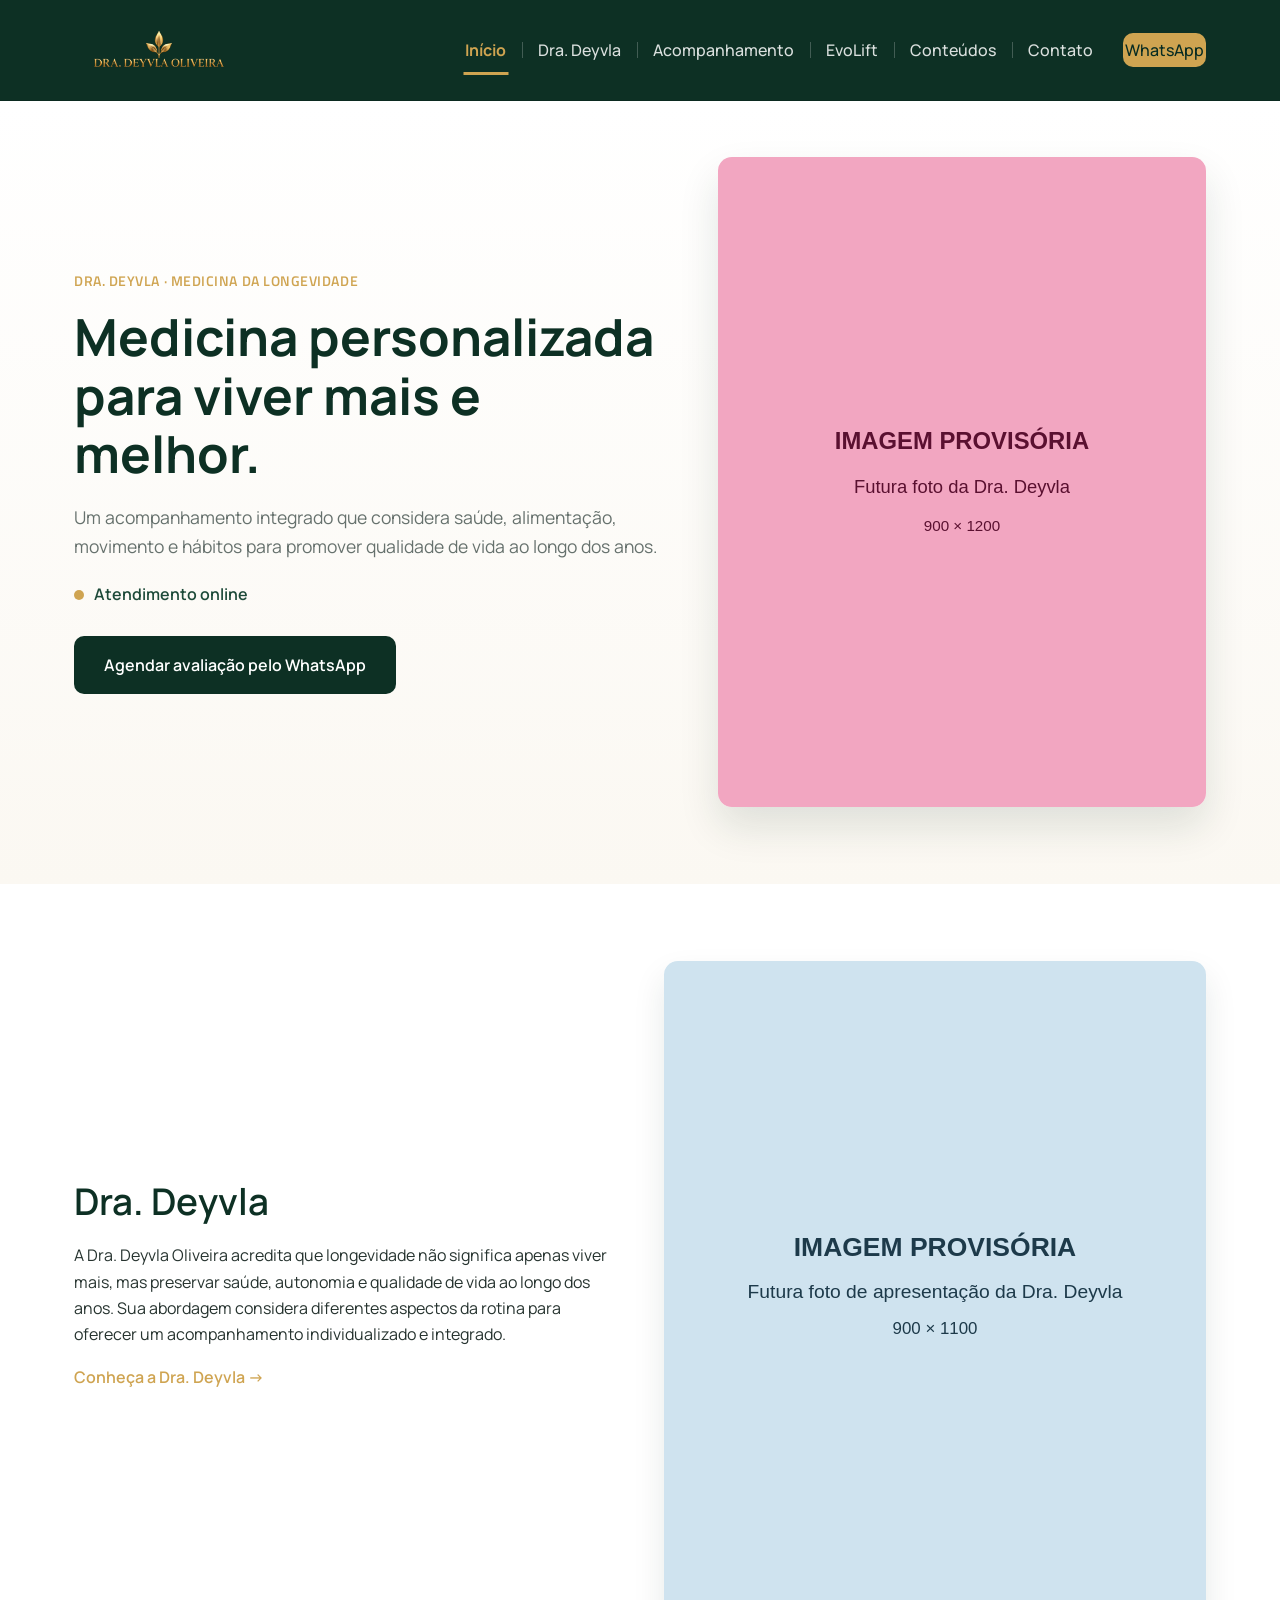
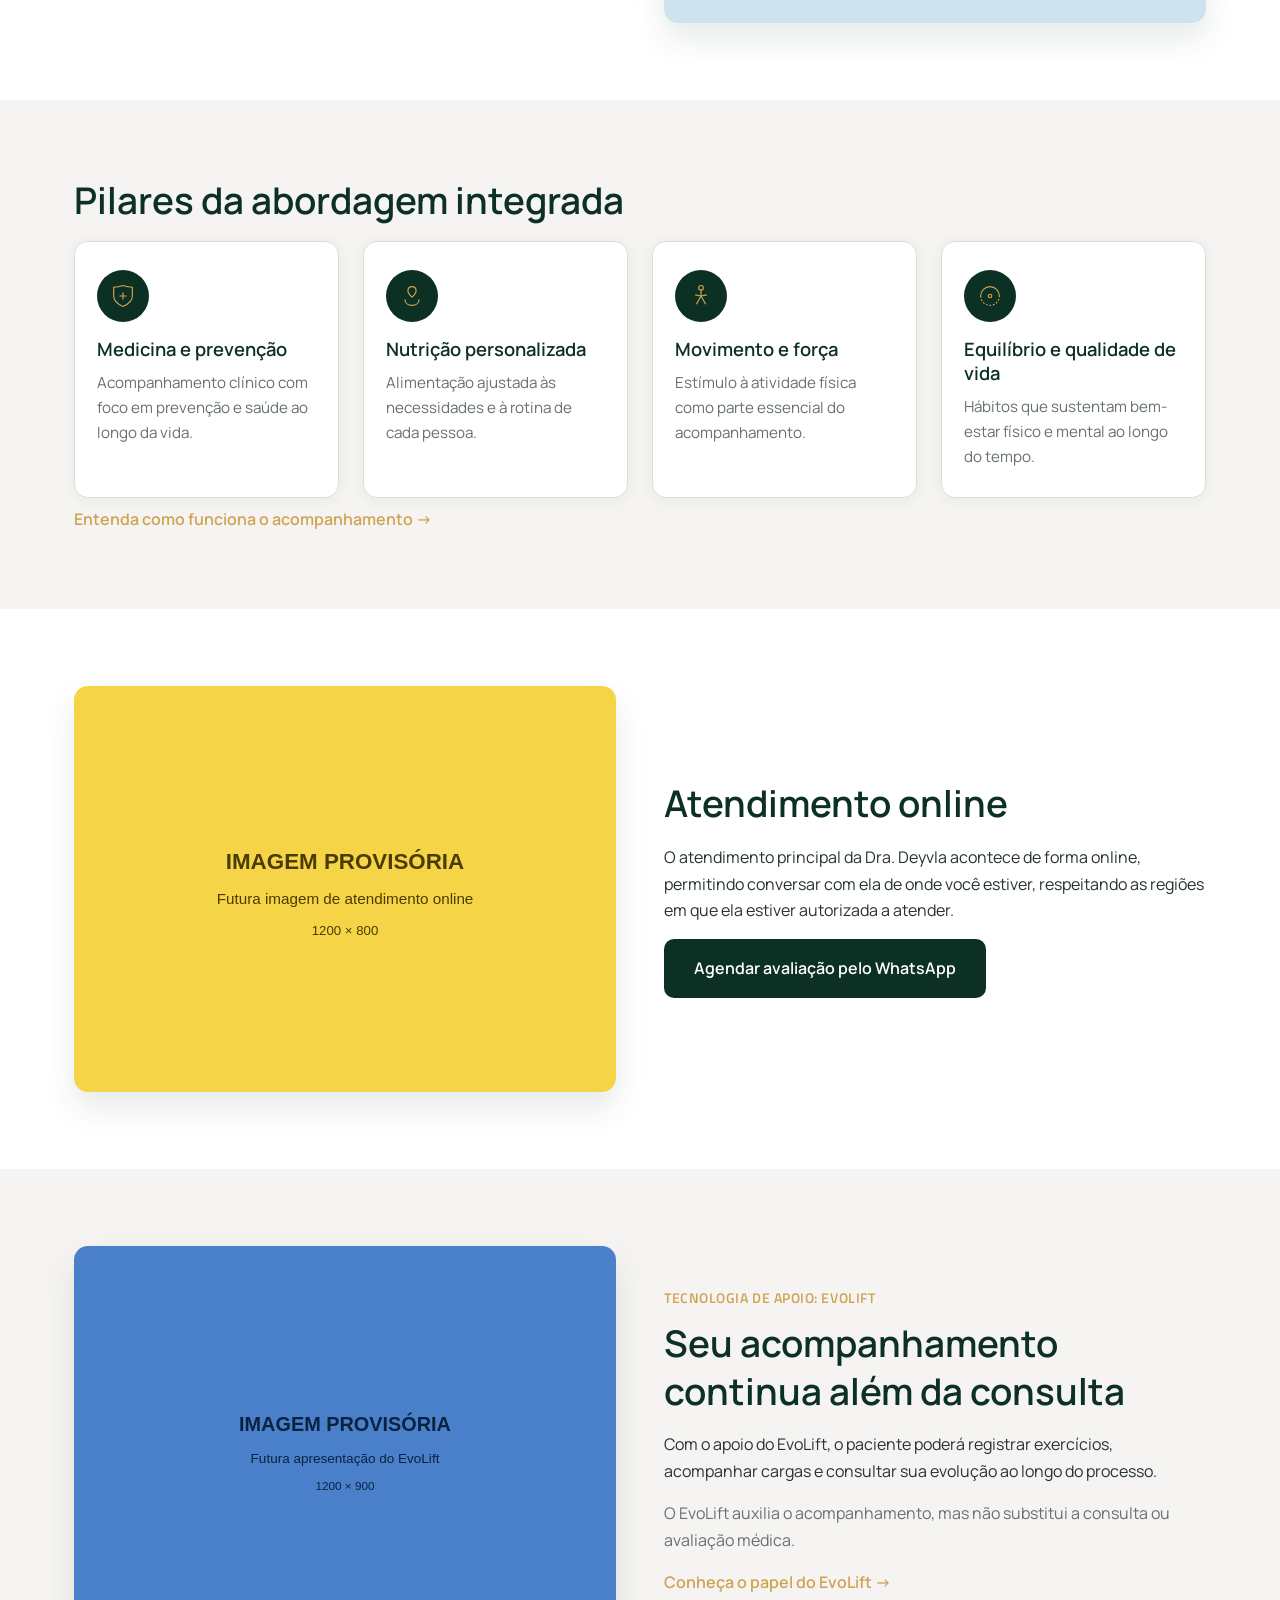
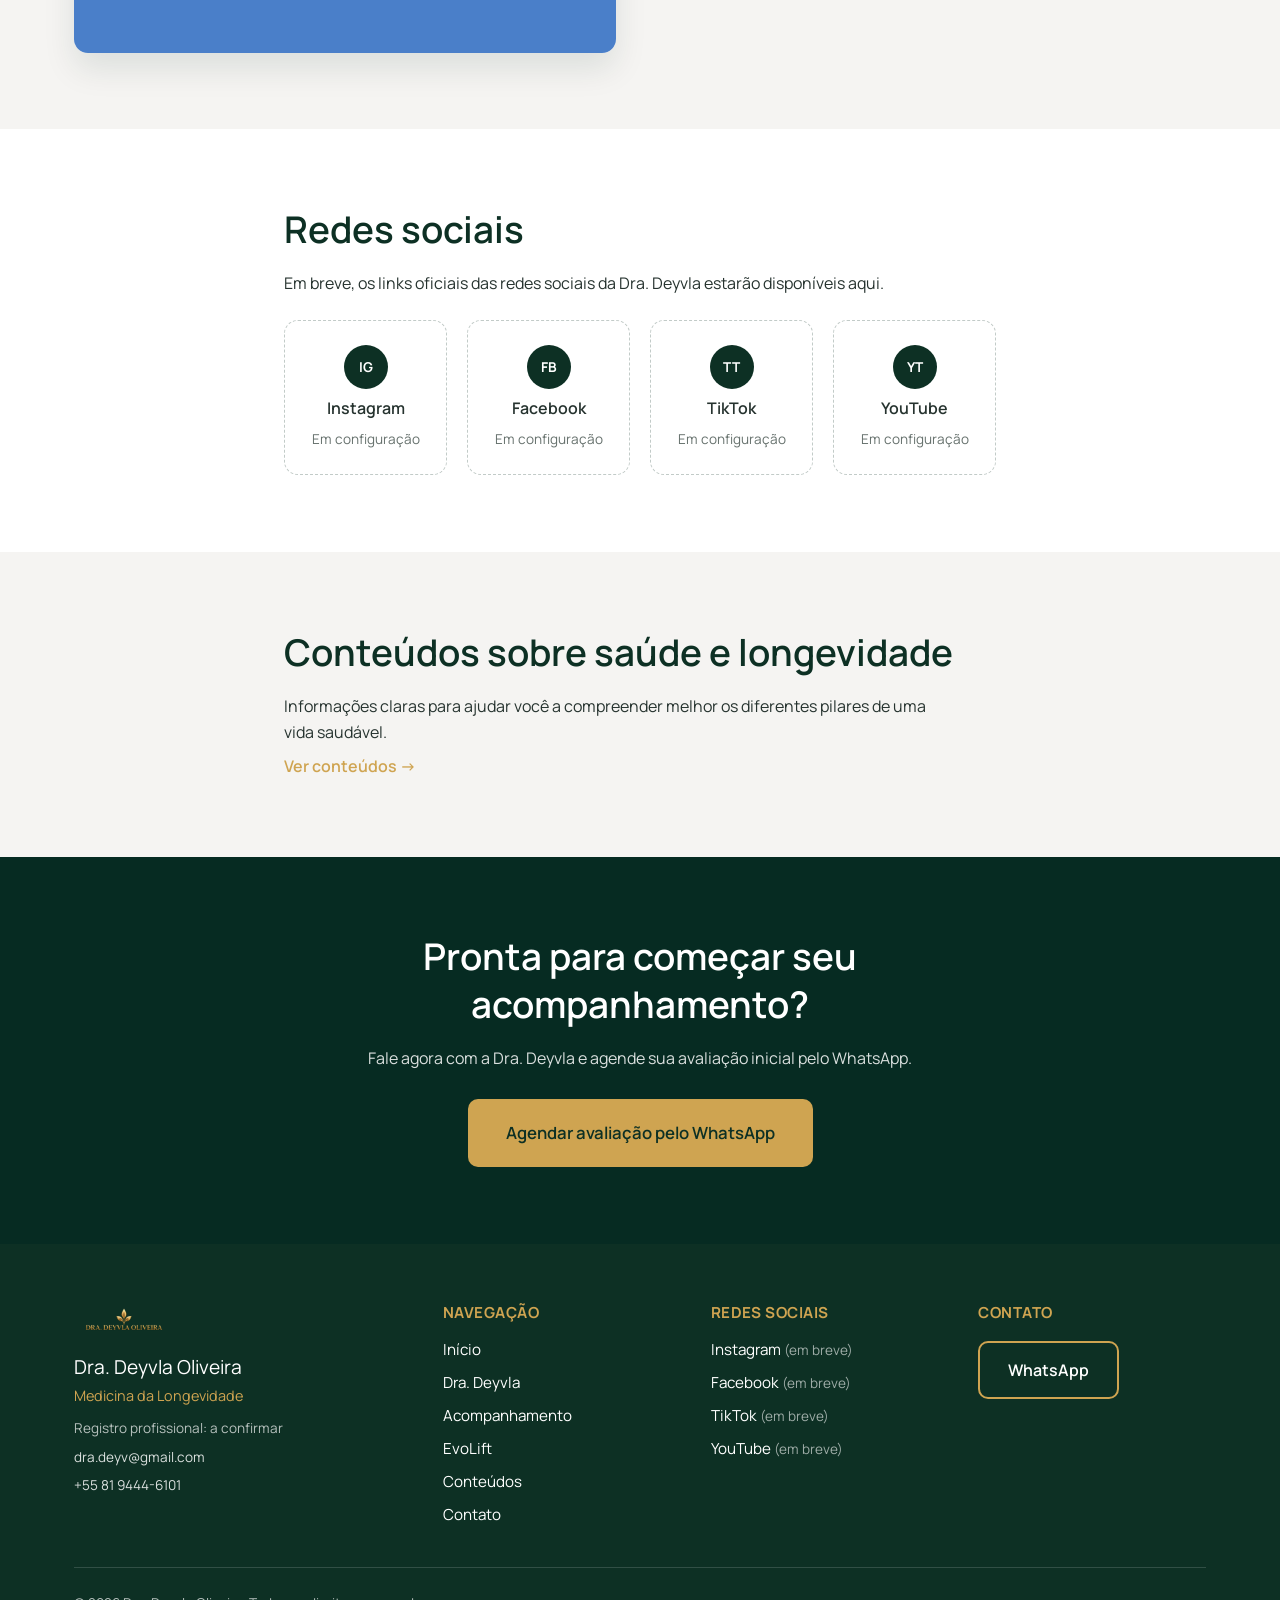
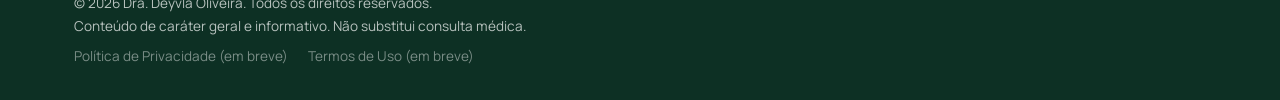
==== commit f04b7163: "feat: replace placeholder with official Dra. Deyvla logo" ====
--- a/index.html
+++ b/index.html
@@ -5,7 +5,7 @@
   <meta name="viewport" content="width=device-width, initial-scale=1.0">
   <title>Início | Dra. Deyvla Oliveira</title>
   <meta name="description" content="Dra. Deyvla Oliveira oferece um acompanhamento integrado de medicina da longevidade, com atendimento online, para promover saúde e qualidade de vida ao longo dos anos.">
-  <link rel="icon" href="assets/img/logo/logo-placeholder.svg" type="image/svg+xml">
+  <link rel="icon" href="assets/img/logo/logo-dra-deyvla-oliveira.png" type="image/png">
   <link rel="preconnect" href="https://fonts.googleapis.com">
   <link rel="preconnect" href="https://fonts.gstatic.com" crossorigin>
   <link href="https://fonts.googleapis.com/css2?family=Manrope:wght@400;500;600;700&family=Titillium+Web:wght@400;600;700&display=swap" rel="stylesheet">
@@ -19,11 +19,12 @@
     <div class="container header-inner">
       <a href="#inicio" class="logo">
         <img
-          src="assets/img/logo/logo-placeholder.svg"
+          src="assets/img/logo/logo-dra-deyvla-oliveira.png"
           width="600"
           height="240"
-          alt="Logomarca provisória — Dra. Deyvla, Medicina da Longevidade"
+          alt="Dra. Deyvla Oliveira"
           class="logo-img"
+          decoding="async"
         >
       </a>
 
@@ -294,12 +295,13 @@
     <div class="container footer-inner">
       <div class="footer-brand">
         <img
-          src="assets/img/logo/logo-placeholder.svg"
+          src="assets/img/logo/logo-dra-deyvla-oliveira.png"
           width="600"
           height="240"
-          alt="Logomarca provisória da Dra. Deyvla"
+          alt="Dra. Deyvla Oliveira"
           class="footer-logo"
           loading="lazy"
+          decoding="async"
         >
         <p class="footer-name">Dra. Deyvla Oliveira</p>
         <p class="footer-tagline">Medicina da Longevidade</p>
--- a/css/style.css
+++ b/css/style.css
@@ -34,7 +34,7 @@
   --radius: 14px;
   --transition: 200ms ease;
   --space-section: clamp(48px, 6vw, 88px);
-  --header-height: 92px;
+  --header-height: 100px;
 }
 
 /* ==========================================================================
@@ -233,8 +233,11 @@
 }
 
 .logo-img {
-  height: 60px;
-  width: auto;
+  display: block;
+  width: clamp(150px, 14vw, 170px);
+  height: auto;
+  max-width: 100%;
+  object-fit: contain;
 }
 
 .nav-toggle {
@@ -1598,11 +1601,12 @@
 
 @media (max-width: 768px) {
   :root {
-    --header-height: 80px;
+    --header-height: 88px;
   }
 
   .logo-img {
-    height: 48px;
+    width: 140px;
+    height: auto;
   }
 
   .nav-toggle {
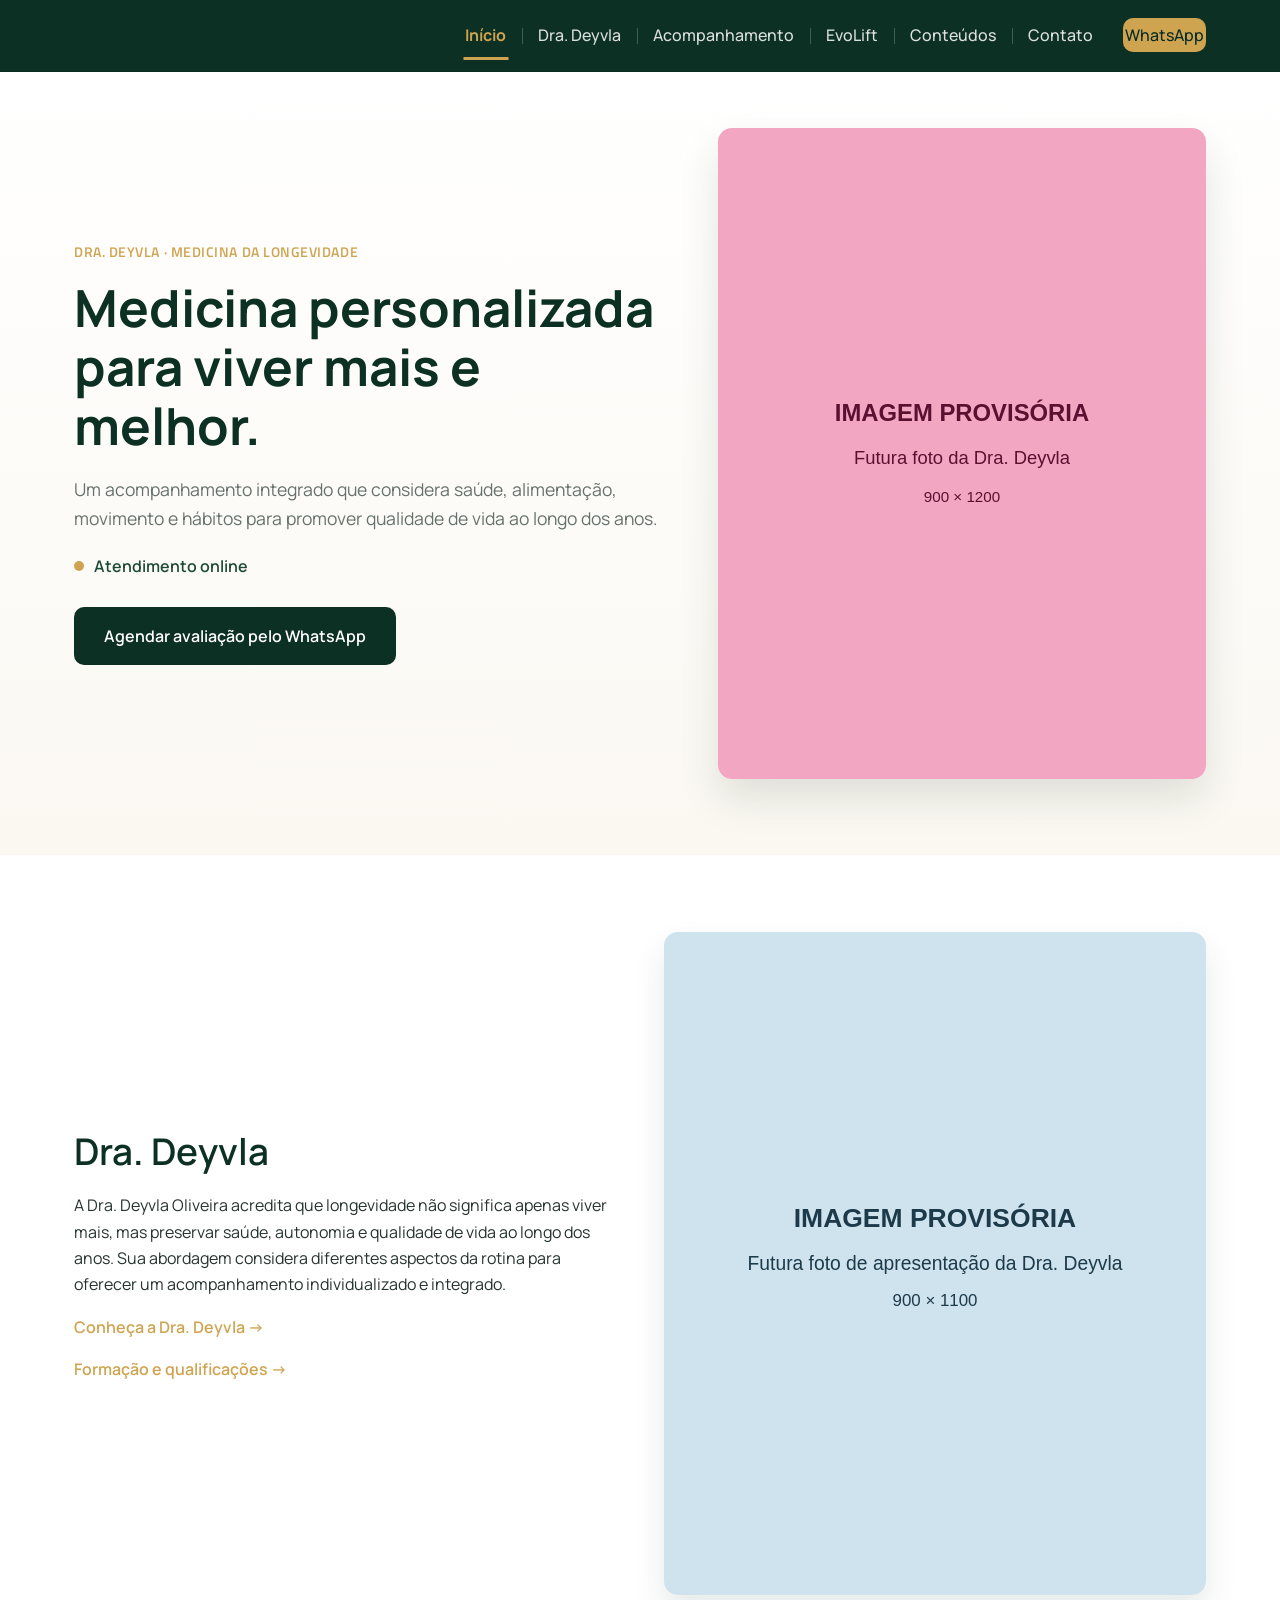
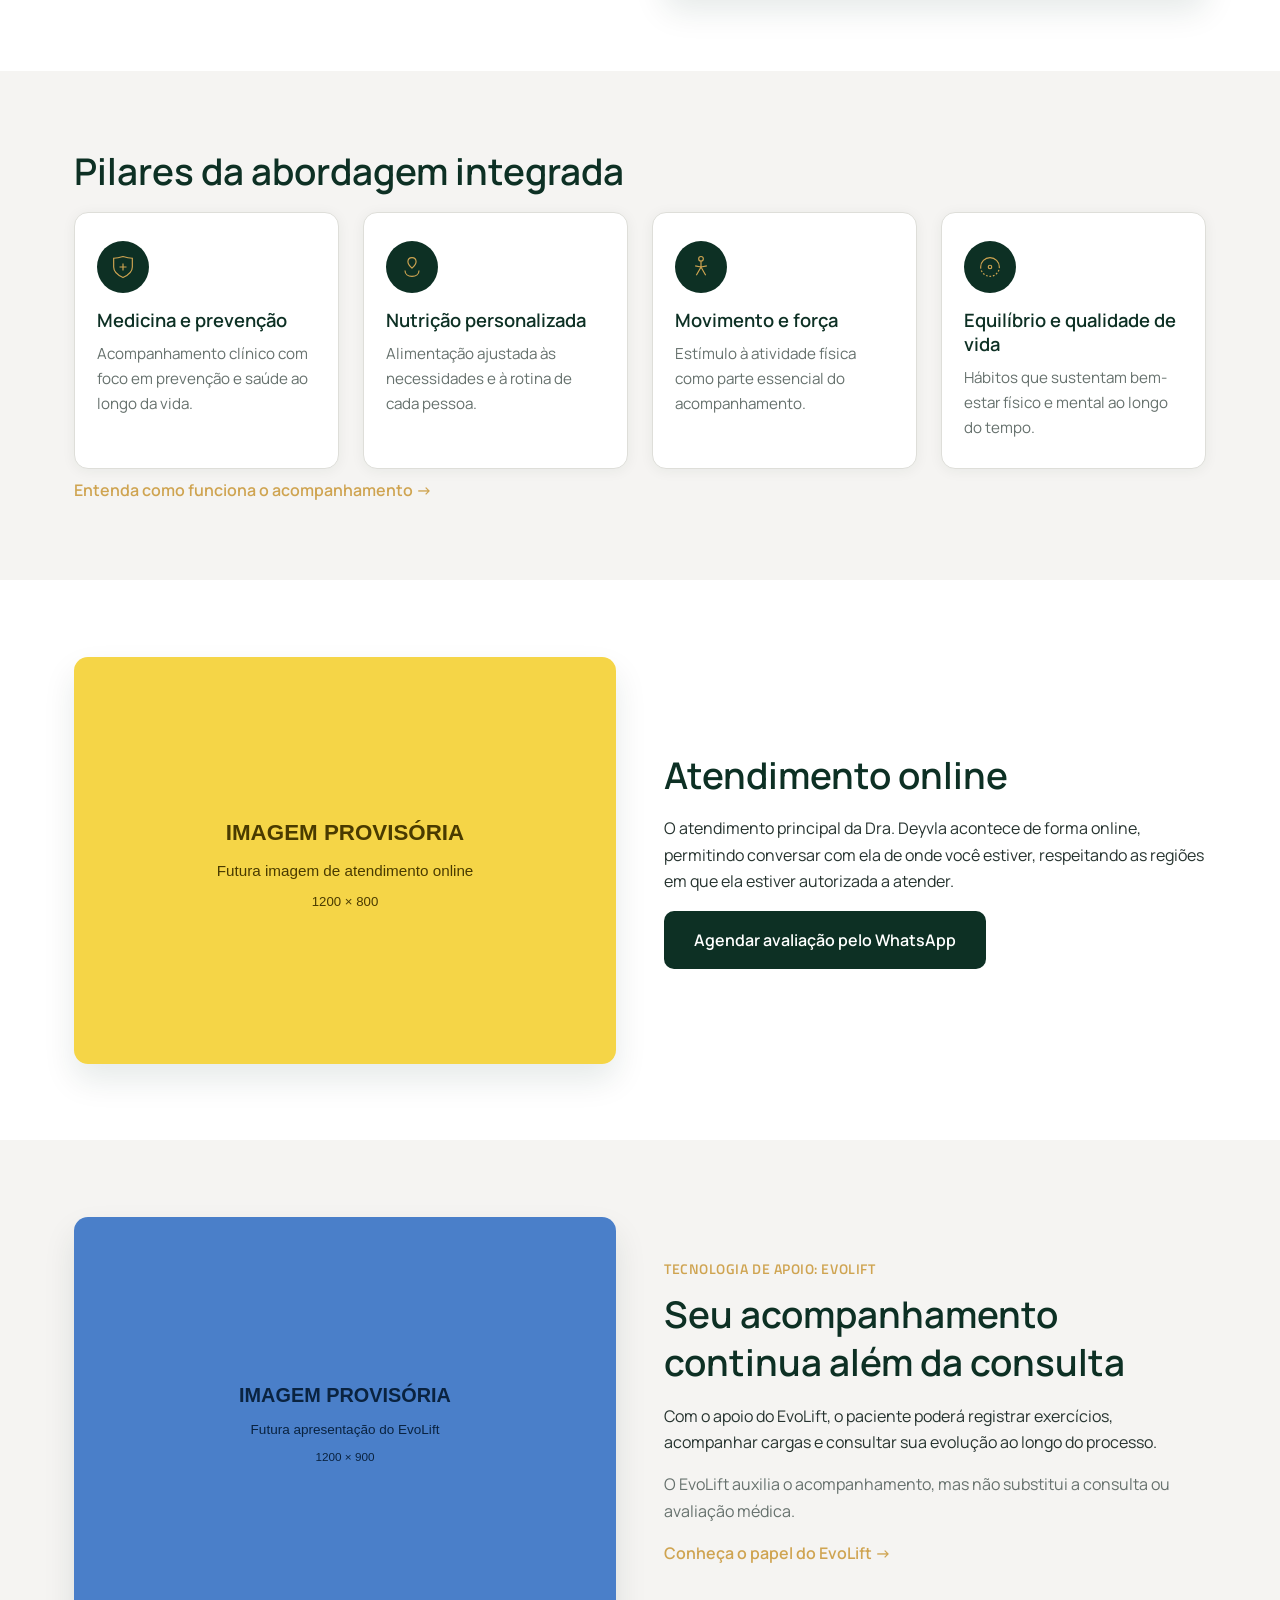
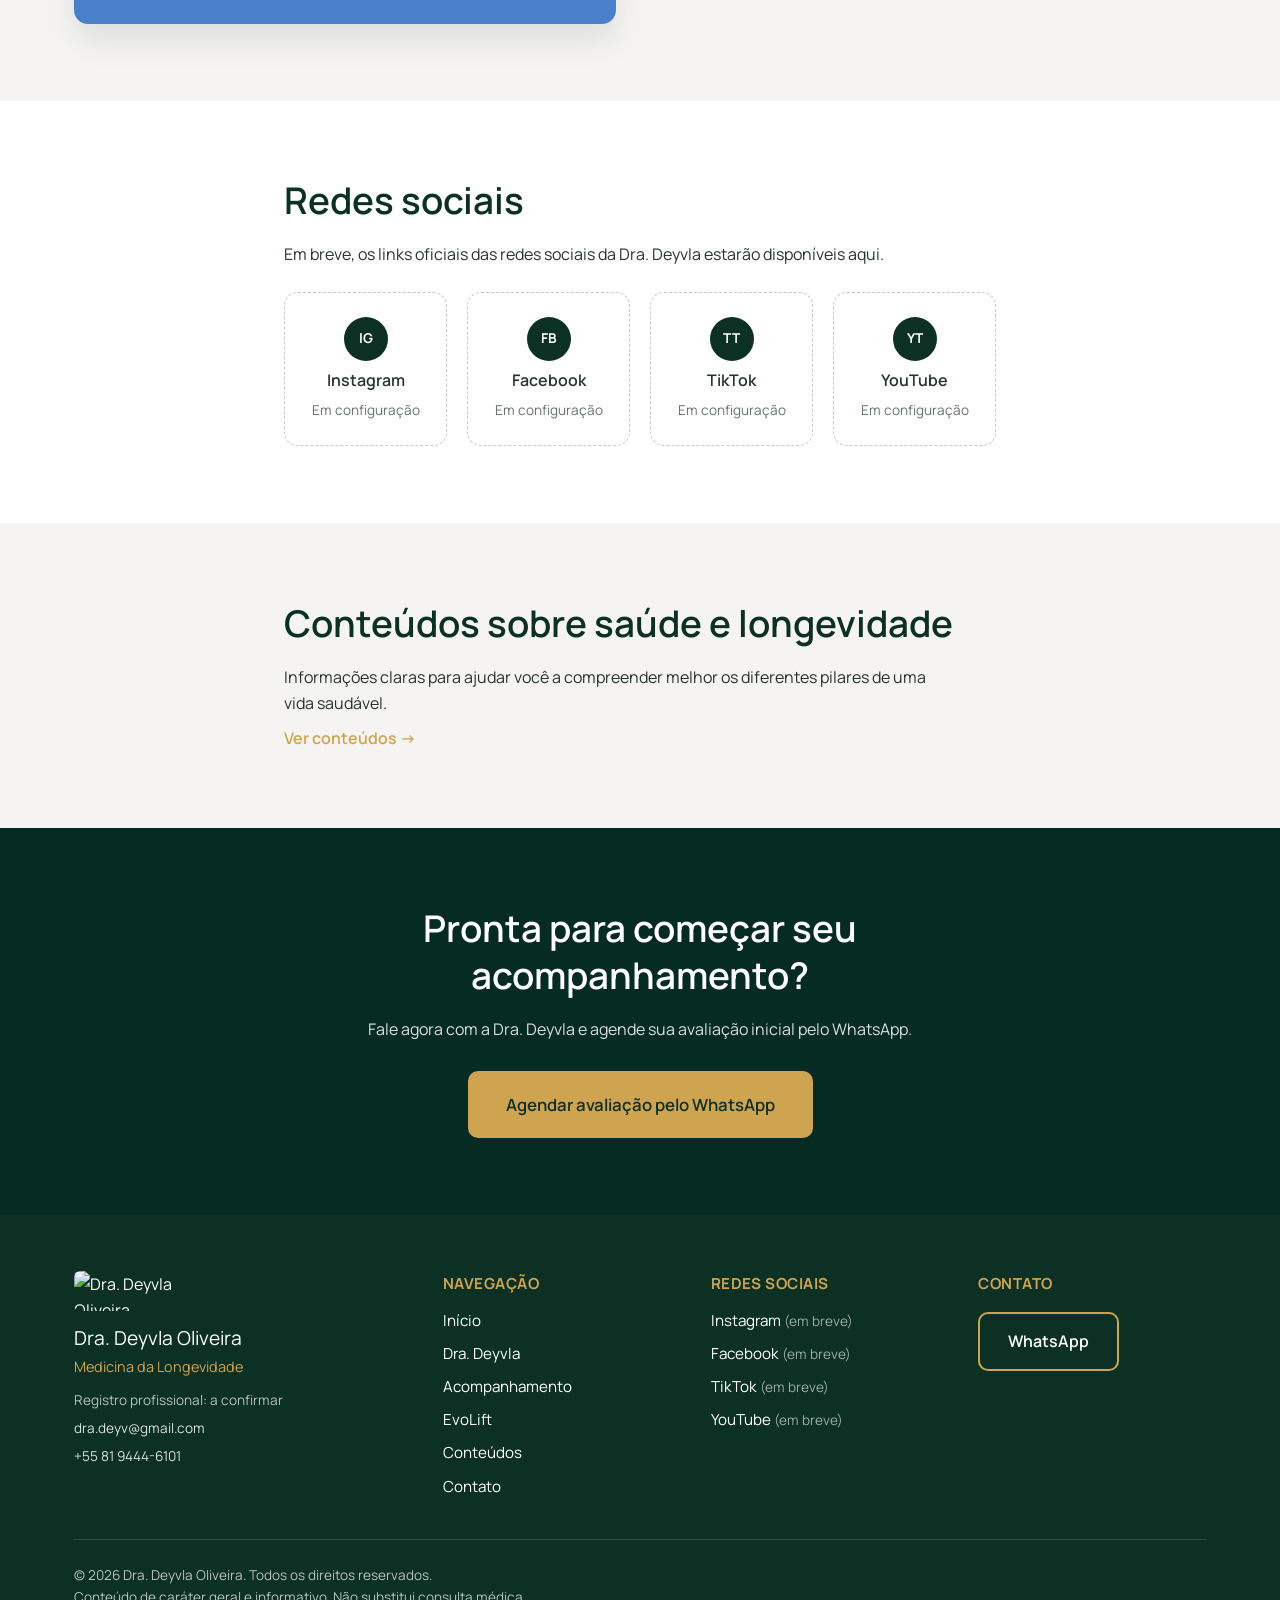
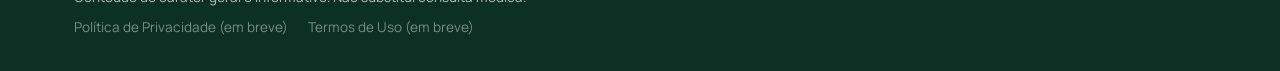
==== commit 5864e181: "feat: add Dra. Deyvla qualifications draft" ====
--- a/index.html
+++ b/index.html
@@ -5,7 +5,7 @@
   <meta name="viewport" content="width=device-width, initial-scale=1.0">
   <title>Início | Dra. Deyvla Oliveira</title>
   <meta name="description" content="Dra. Deyvla Oliveira oferece um acompanhamento integrado de medicina da longevidade, com atendimento online, para promover saúde e qualidade de vida ao longo dos anos.">
-  <link rel="icon" href="assets/img/logo/logo-dra-deyvla-oliveira.png" type="image/png">
+  <link rel="icon" href="assets/img/logo/logo-dra-deyvla-oliveira-720x240.png" type="image/png">
   <link rel="preconnect" href="https://fonts.googleapis.com">
   <link rel="preconnect" href="https://fonts.gstatic.com" crossorigin>
   <link href="https://fonts.googleapis.com/css2?family=Manrope:wght@400;500;600;700&family=Titillium+Web:wght@400;600;700&display=swap" rel="stylesheet">
@@ -19,8 +19,8 @@
     <div class="container header-inner">
       <a href="#inicio" class="logo">
         <img
-          src="assets/img/logo/logo-dra-deyvla-oliveira.png"
-          width="600"
+          src="assets/img/logo/logo-dra-deyvla-oliveira-720x240.png"
+          width="720"
           height="240"
           alt="Dra. Deyvla Oliveira"
           class="logo-img"
@@ -103,6 +103,9 @@
           </p>
           <p class="section-link">
             <a href="pages/sobre.html">Conheça a Dra. Deyvla →</a>
+          </p>
+          <p class="section-link">
+            <a href="pages/sobre.html#formacao-experiencia">Formação e qualificações →</a>
           </p>
         </div>
         <div class="section-media">
@@ -295,8 +298,8 @@
     <div class="container footer-inner">
       <div class="footer-brand">
         <img
-          src="assets/img/logo/logo-dra-deyvla-oliveira.png"
-          width="600"
+          src="assets/img/logo/logo-dra-deyvla-oliveira-720x240.png"
+          width="720"
           height="240"
           alt="Dra. Deyvla Oliveira"
           class="footer-logo"
--- a/css/style.css
+++ b/css/style.css
@@ -34,7 +34,7 @@
   --radius: 14px;
   --transition: 200ms ease;
   --space-section: clamp(48px, 6vw, 88px);
-  --header-height: 100px;
+  --header-height: clamp(61px, calc(21px + 4vw), 79px);
 }
 
 /* ==========================================================================
@@ -226,17 +226,33 @@
   display: flex;
   align-items: center;
   justify-content: space-between;
-  padding-top: 16px;
-  padding-bottom: 16px;
-  gap: 16px;
+  padding-block: 10px;
+  gap: 8px;
   position: relative;
 }
 
+/* O PNG oficial (720×240) tem grande margem transparente interna — o
+   conteúdo visível (flor + texto) ocupa apenas ~610×57px dentro do
+   canvas. .logo recorta essa margem: mantém a proporção do arquivo via
+   aspect-ratio e usa overflow:hidden; .logo-img é posicionada em
+   porcentagem (recalculada automaticamente com o tamanho do container)
+   para centralizar exatamente a área de conteúdo dentro da janela visível. */
+.logo {
+  display: block;
+  width: clamp(200px, 20vw, 290px);
+  aspect-ratio: 5 / 1;
+  overflow: hidden;
+  position: relative;
+  flex-shrink: 0;
+}
+
 .logo-img {
-  display: block;
-  width: clamp(150px, 14vw, 170px);
-  height: auto;
-  max-width: 100%;
+  position: absolute;
+  max-width: none;
+  width: 113.8%;
+  height: 189.6%;
+  left: -11.1%;
+  top: -46.4%;
   object-fit: contain;
 }
 
@@ -757,6 +773,39 @@
 
 .formation-list:empty {
   min-height: 4px;
+}
+
+.formation-category {
+  min-width: 0;
+}
+
+.formation-list li {
+  padding: 16px 0;
+  overflow-wrap: anywhere;
+}
+
+.formation-list li + li {
+  border-top: 1px solid var(--color-border);
+}
+
+.formation-list strong,
+.qualification-pending {
+  display: block;
+}
+
+.qualification-pending {
+  margin-top: 8px;
+  font-size: 0.875rem;
+  line-height: 1.65;
+  color: var(--color-primary);
+}
+
+.qualification-review-note {
+  margin-top: 24px;
+  padding: 18px 22px;
+  border-left: 3px solid var(--color-gold);
+  background: var(--color-ivory);
+  overflow-wrap: anywhere;
 }
 
 /* ==========================================================================
@@ -1601,12 +1650,11 @@
 
 @media (max-width: 768px) {
   :root {
-    --header-height: 88px;
-  }
-
-  .logo-img {
-    width: 140px;
-    height: auto;
+    --header-height: 65px;
+  }
+
+  .logo {
+    width: 170px;
   }
 
   .nav-toggle {
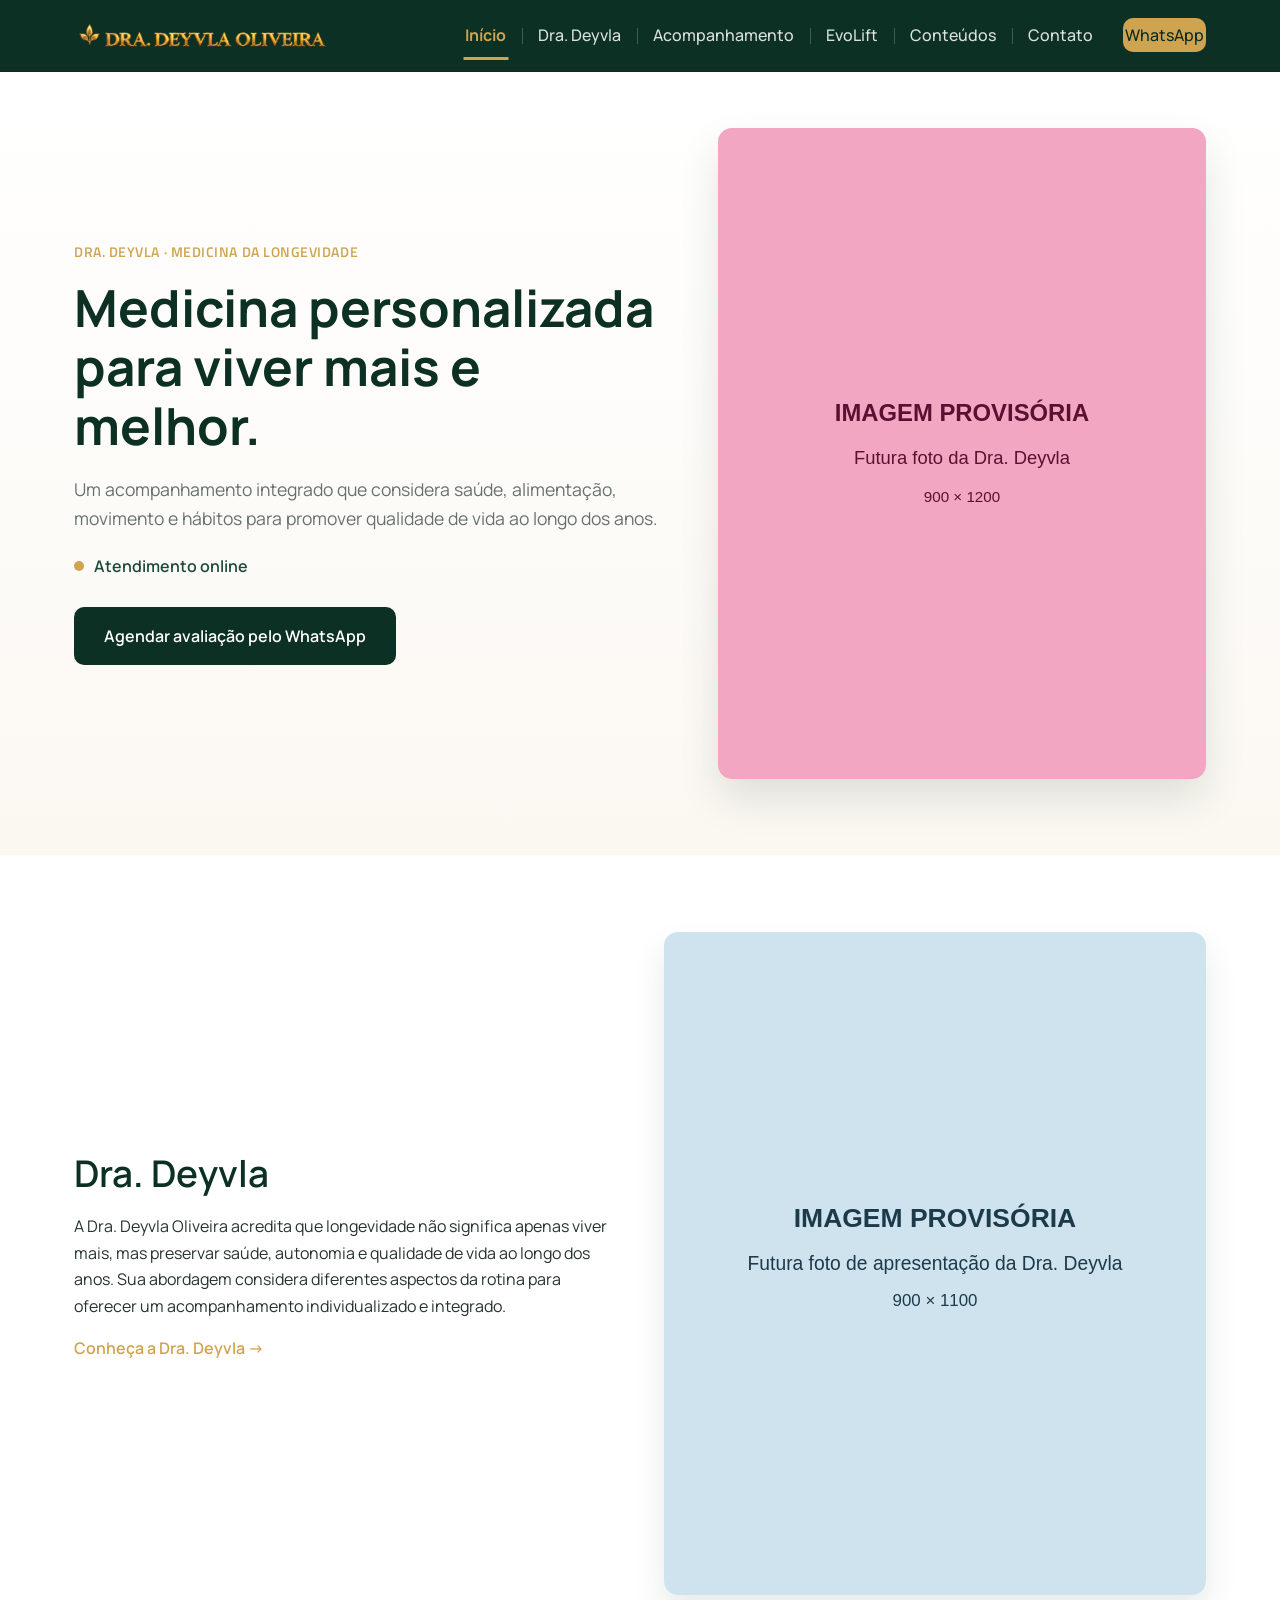
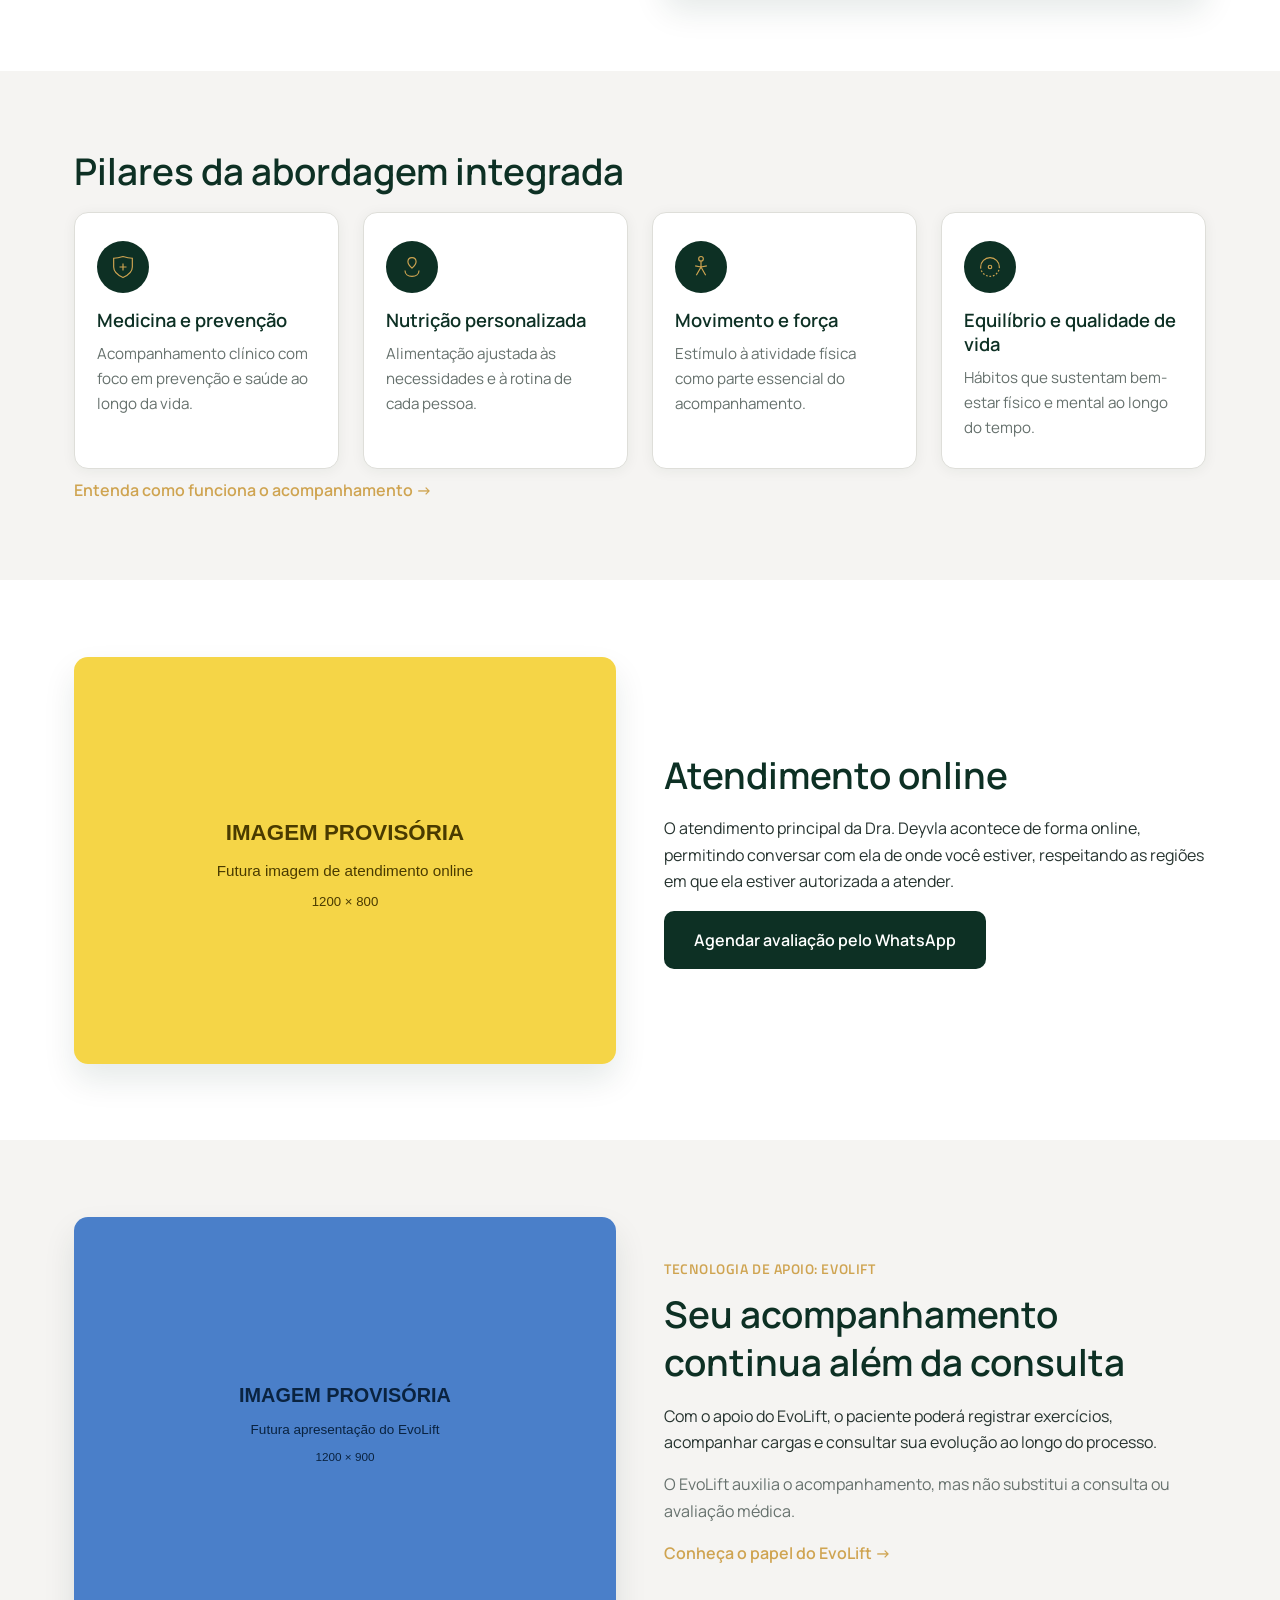
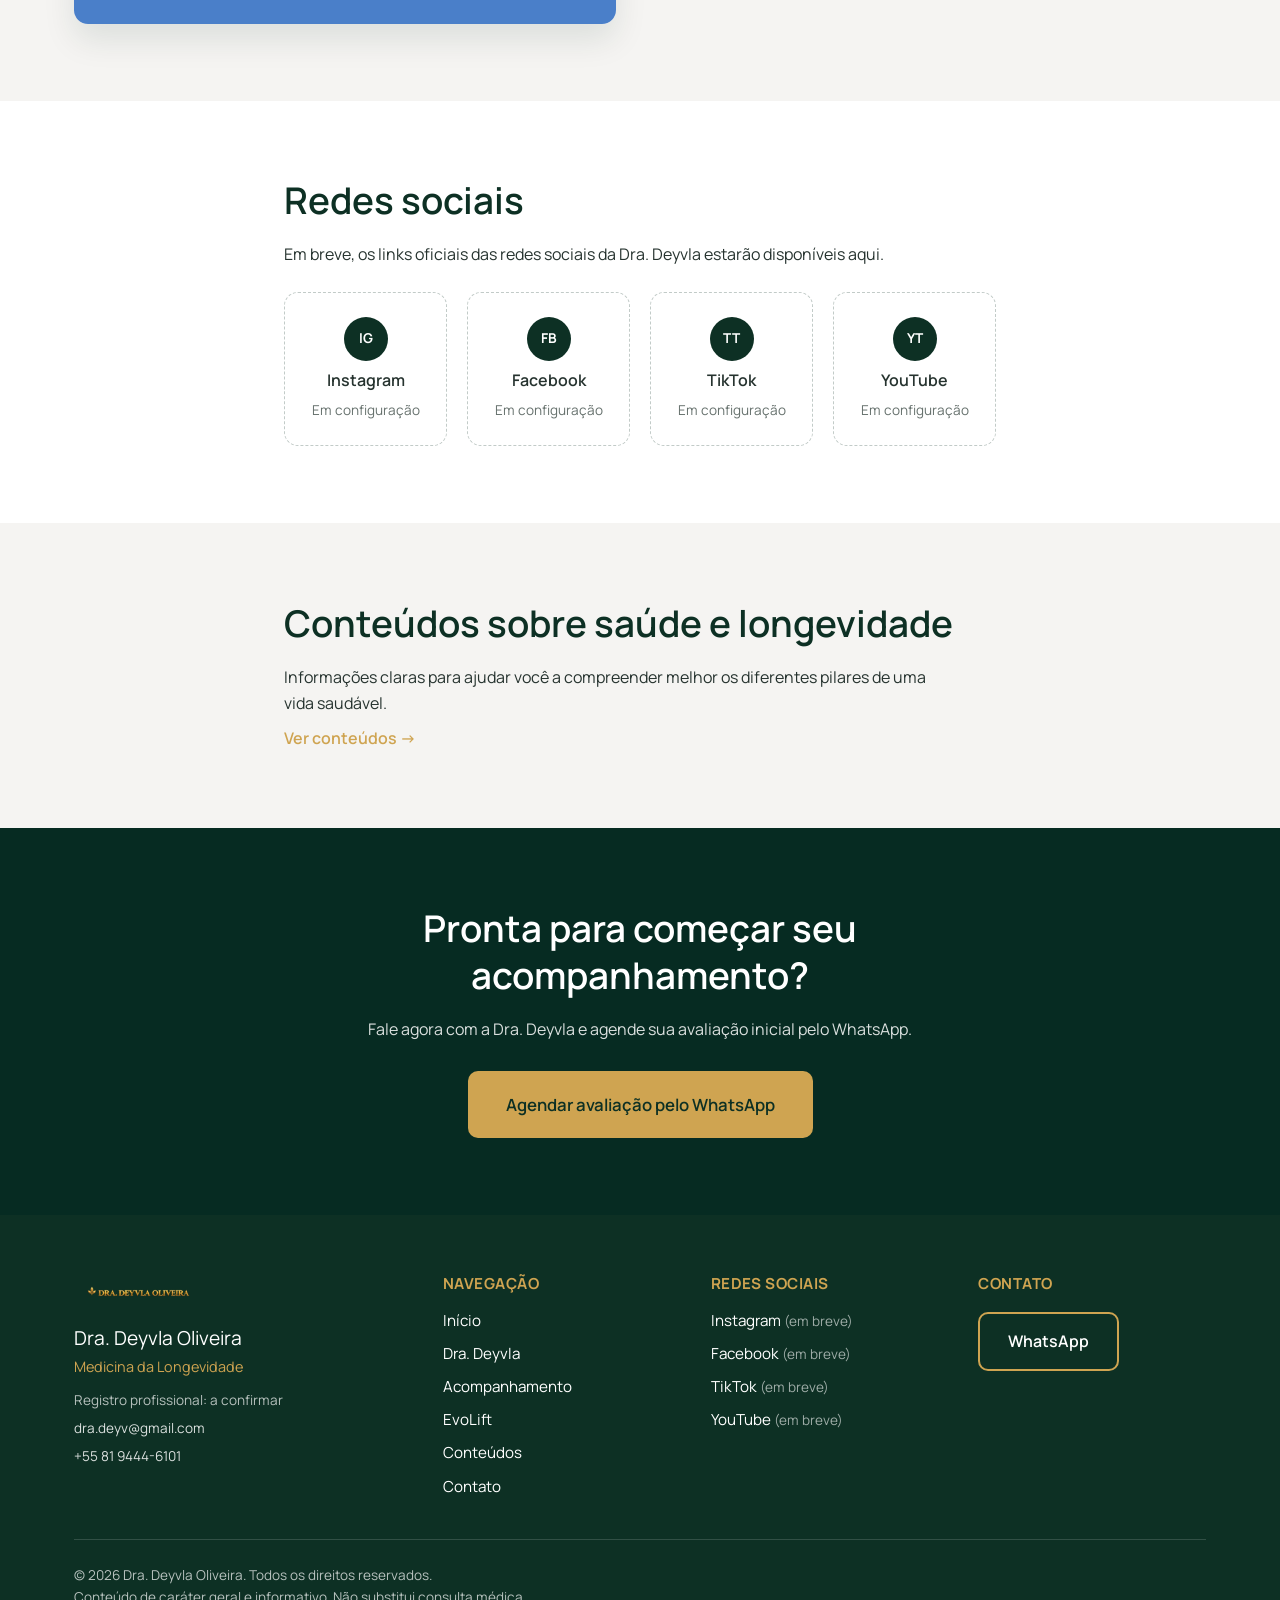
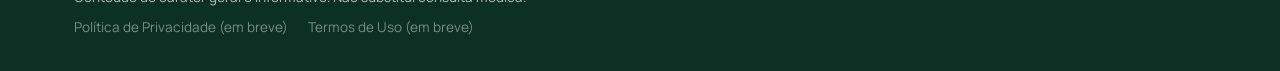
==== commit 8005eba6: "feat: update official logo and navigation styling" ====
--- a/index.html
+++ b/index.html
@@ -103,9 +103,6 @@
           </p>
           <p class="section-link">
             <a href="pages/sobre.html">Conheça a Dra. Deyvla →</a>
-          </p>
-          <p class="section-link">
-            <a href="pages/sobre.html#formacao-experiencia">Formação e qualificações →</a>
           </p>
         </div>
         <div class="section-media">
--- a/css/style.css
+++ b/css/style.css
@@ -773,39 +773,6 @@
 
 .formation-list:empty {
   min-height: 4px;
-}
-
-.formation-category {
-  min-width: 0;
-}
-
-.formation-list li {
-  padding: 16px 0;
-  overflow-wrap: anywhere;
-}
-
-.formation-list li + li {
-  border-top: 1px solid var(--color-border);
-}
-
-.formation-list strong,
-.qualification-pending {
-  display: block;
-}
-
-.qualification-pending {
-  margin-top: 8px;
-  font-size: 0.875rem;
-  line-height: 1.65;
-  color: var(--color-primary);
-}
-
-.qualification-review-note {
-  margin-top: 24px;
-  padding: 18px 22px;
-  border-left: 3px solid var(--color-gold);
-  background: var(--color-ivory);
-  overflow-wrap: anywhere;
 }
 
 /* ==========================================================================
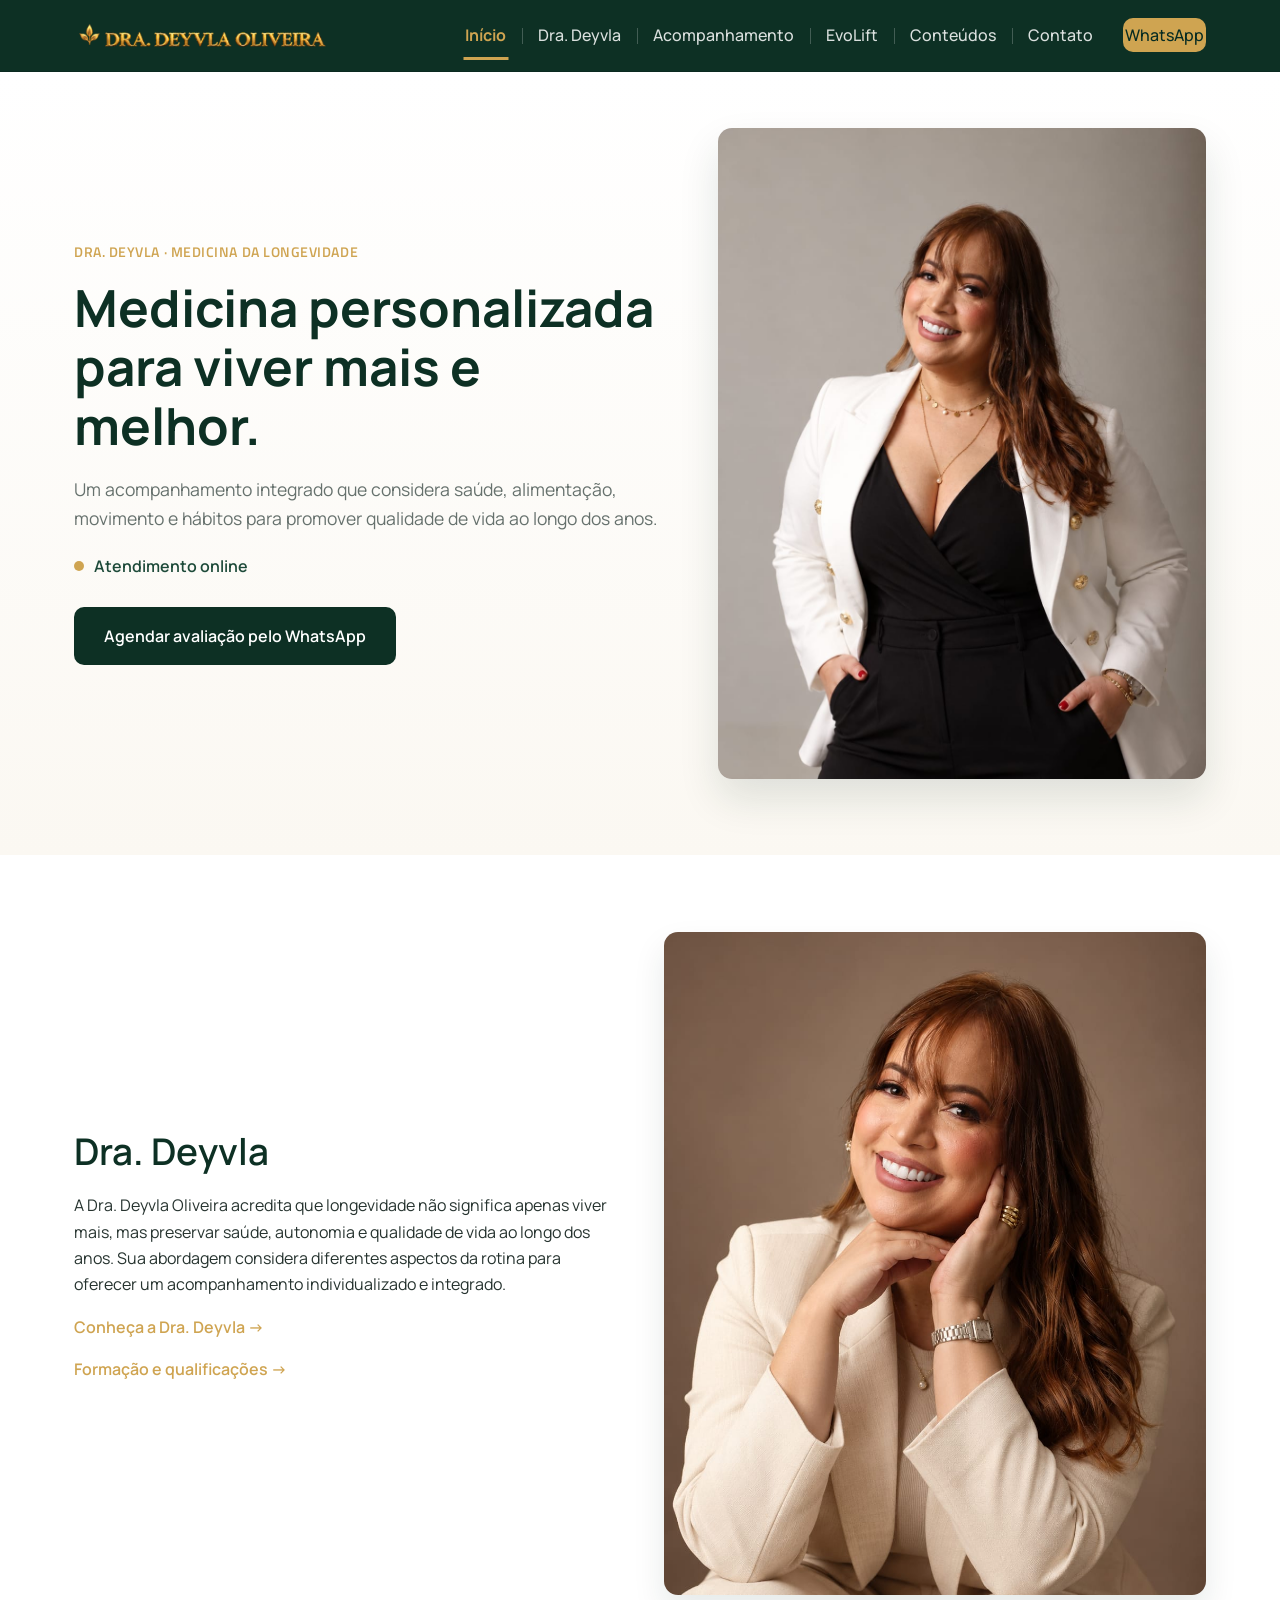
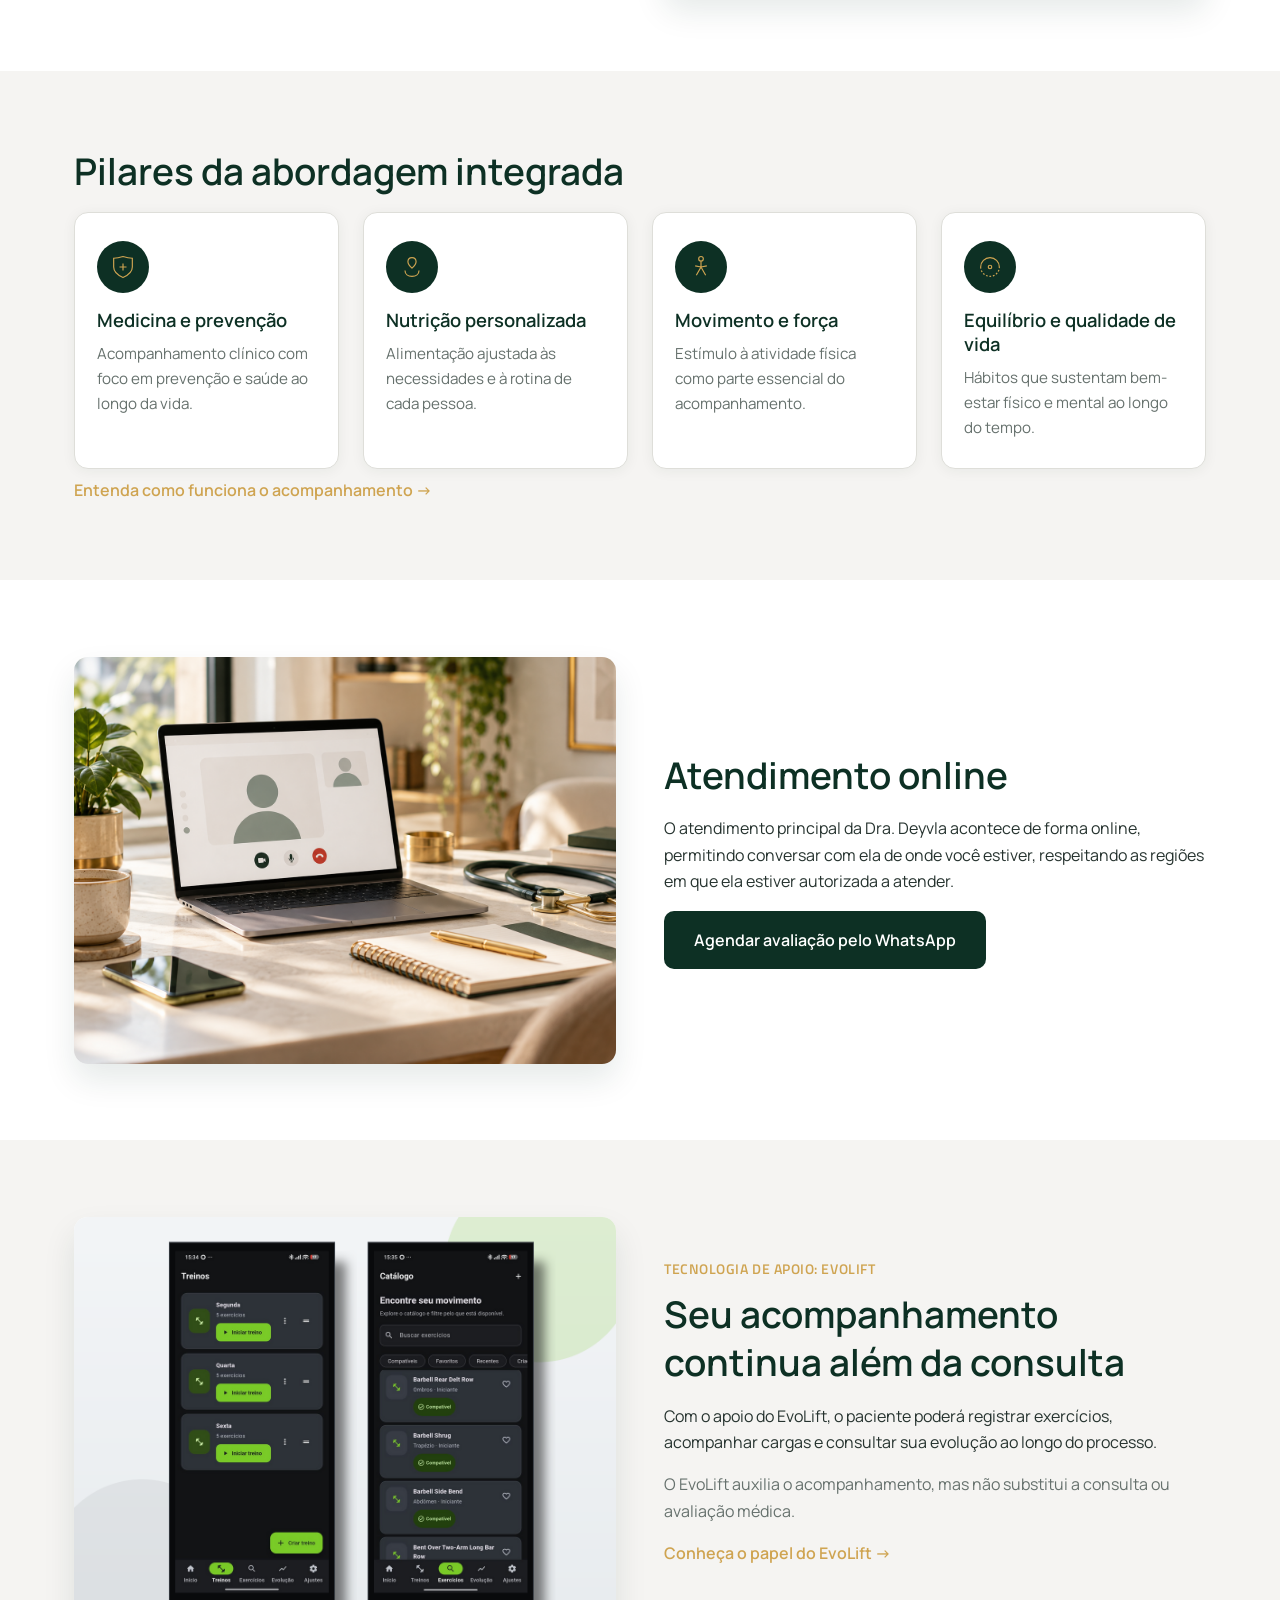
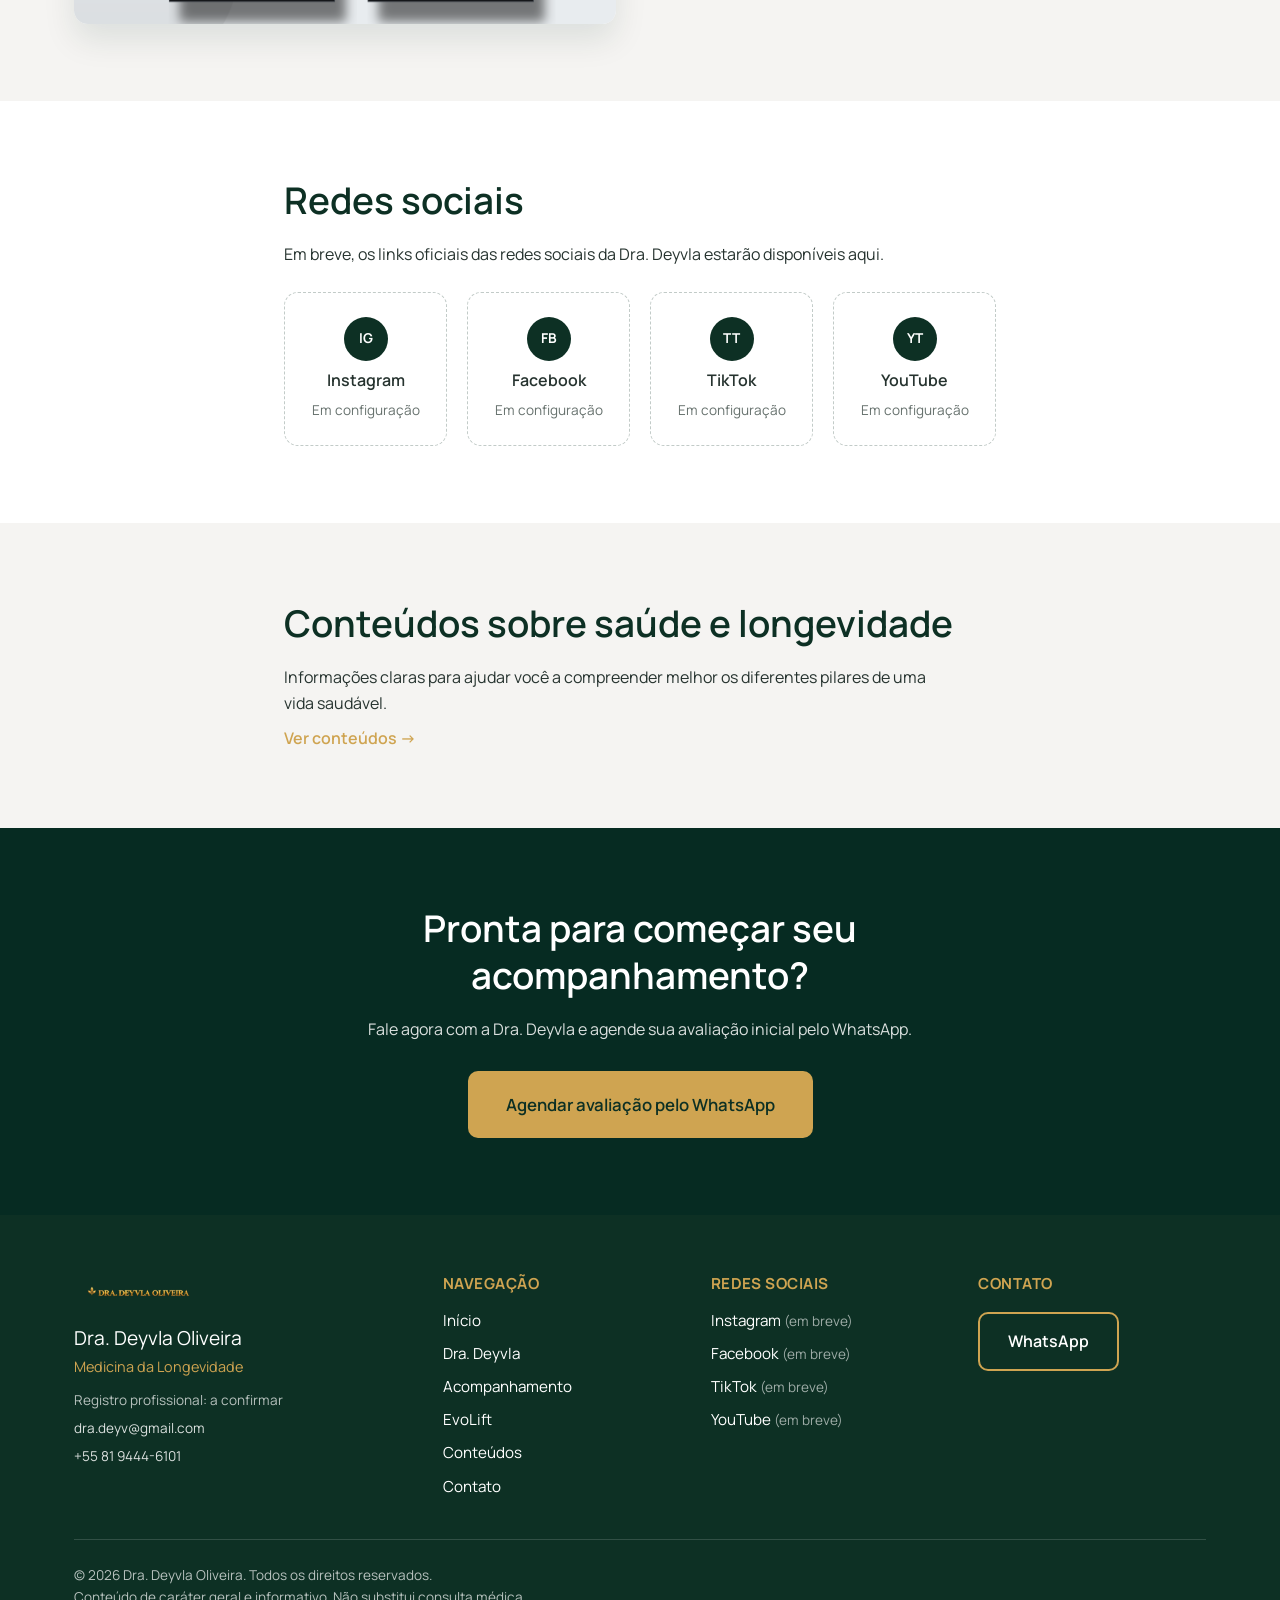
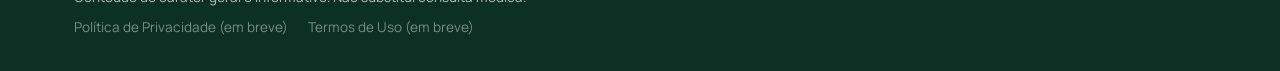
==== commit 09c578e3: "feat: finalize website imagery and professional qualifications Co-Authored-By: Claude Opus 5.5 <nore" ====
--- a/index.html
+++ b/index.html
@@ -79,11 +79,13 @@
         </div>
         <div class="hero-media">
           <img
-            src="assets/img/hero/dra-deyv-hero-placeholder.svg"
-            width="900"
-            height="1200"
-            alt="Espaço reservado para a futura fotografia principal da Dra. Deyvla"
-            class="hero-photo"
+            src="assets/img/galeria/dra-deyvla-home-apresentacao.jpeg"
+            width="1024"
+            height="1536"
+            alt="Dra. Deyvla Oliveira sorrindo, com blazer branco."
+            class="hero-photo photo-home-apresentacao"
+            loading="eager"
+            decoding="async"
           >
         </div>
       </div>
@@ -104,15 +106,19 @@
           <p class="section-link">
             <a href="pages/sobre.html">Conheça a Dra. Deyvla →</a>
           </p>
+          <p class="section-link">
+            <a href="pages/sobre.html#formacao-experiencia">Formação e qualificações →</a>
+          </p>
         </div>
         <div class="section-media">
           <img
-            src="assets/img/dra-deyv/dra-deyv-sobre-placeholder.svg"
-            width="900"
-            height="1100"
-            alt="Espaço reservado para futura foto de apresentação da Dra. Deyvla"
-            class="section-photo"
+            src="assets/img/galeria/dra-deyvla-home-sobre.jpeg"
+            width="1024"
+            height="1536"
+            alt="Dra. Deyvla Oliveira sorrindo, com as mãos apoiadas no rosto e traje claro."
+            class="section-photo photo-home-sobre"
             loading="lazy"
+            decoding="async"
           >
         </div>
       </div>
@@ -177,12 +183,13 @@
       <div class="container section-media-grid">
         <div class="section-media">
           <img
-            src="assets/img/hero/atendimento-online-placeholder.svg"
-            width="1200"
-            height="800"
-            alt="Espaço reservado para futura imagem do atendimento online"
+            src="assets/img/hero/atendimento-online-home.png"
+            width="1536"
+            height="1024"
+            alt="Ambiente profissional preparado para acompanhamento médico online."
             class="section-photo"
             loading="lazy"
+            decoding="async"
           >
         </div>
         <div class="section-text">
@@ -219,12 +226,13 @@
         </div>
         <div class="section-media">
           <img
-            src="assets/img/evolift/evolift-placeholder.svg"
+            src="assets/img/evolift/evolift-apresentacao-home.png"
             width="1200"
             height="900"
-            alt="Espaço reservado para futura apresentação do EvoLift"
-            class="section-photo"
+            alt="Telas de treinos e exercícios do aplicativo EvoLift."
+            class="section-photo evolift-composition"
             loading="lazy"
+            decoding="async"
           >
         </div>
       </div>
--- a/css/style.css
+++ b/css/style.css
@@ -610,6 +610,70 @@
   aspect-ratio: 2 / 1;
 }
 
+/* Fotografias verticais da Dra. Deyvla: moldura em retrato, sem esticar a imagem */
+.section-media-portrait {
+  aspect-ratio: 4 / 5;
+  width: 100%;
+  max-width: 440px;
+  justify-self: center;
+}
+
+.section-media-3-4 {
+  aspect-ratio: 3 / 4;
+}
+
+.section-media-2-3 {
+  aspect-ratio: 2 / 3;
+  max-width: 400px;
+}
+
+.section-media-3-5 {
+  aspect-ratio: 3 / 5;
+  max-width: 380px;
+}
+
+/* Enquadramento individual de cada fotografia (rosto, mãos e estetoscópio preservados) */
+.photo-home-apresentacao {
+  object-position: 50% 30%;
+}
+
+.photo-home-sobre {
+  object-position: 50% 30%;
+}
+
+.photo-sobre-hero {
+  object-position: 50% 30%;
+}
+
+.photo-sobre-trajetoria {
+  object-position: 50% 40%;
+}
+
+.photo-sobre-formacao {
+  object-position: 50% 10%;
+}
+
+.photo-acompanhamento-profissional {
+  object-position: 50% 30%;
+}
+
+.photo-conteudos-editorial {
+  object-position: 50% 35%;
+}
+
+.photo-contato-estetoscopio {
+  object-position: 50% 20%;
+}
+
+/* Atendimento online: rosto, mãos e notebook visíveis */
+.photo-acompanhamento-online {
+  display: block;
+  width: 100%;
+  height: 100%;
+  object-fit: cover;
+  object-position: 40% 35%;
+}
+
 .value-item .pillar-icon {
   margin-bottom: 0;
 }
@@ -632,6 +696,24 @@
   width: 100%;
   height: 100%;
   object-fit: cover;
+}
+
+/* Composições reais do EvoLift: nenhuma tela pode ser cortada.
+   As molduras já têm a mesma proporção de cada arquivo (4/3, 7/5, 14/9). */
+.evolift-composition {
+  object-fit: contain;
+  background: transparent;
+}
+
+/* Quatro telas lado a lado: mais largura para manter a leitura (nativo 1400px) */
+.media-evolift-features {
+  max-width: 1040px;
+}
+
+/* Captura vertical na moldura de telemóvel: fundo igual à barra do app */
+.phone-frame .evolift-composition {
+  object-fit: contain;
+  background: #121315;
 }
 
 /* ==========================================================================
@@ -741,6 +823,21 @@
 /* ==========================================================================
    Formação e experiência (área preparada)
    ========================================================================== */
+.formation-intro {
+  display: grid;
+  grid-template-columns: minmax(0, 1fr) minmax(0, 340px);
+  gap: 48px;
+  align-items: center;
+}
+
+.formation-intro-text {
+  max-width: 760px;
+}
+
+.formation-media {
+  max-width: 340px;
+}
+
 .formation-grid {
   display: grid;
   grid-template-columns: repeat(3, 1fr);
@@ -773,6 +870,303 @@
 
 .formation-list:empty {
   min-height: 4px;
+}
+
+.formation-category {
+  min-width: 0;
+}
+
+.formation-list li {
+  padding: 16px 0;
+  overflow-wrap: anywhere;
+}
+
+.formation-list li + li {
+  border-top: 1px solid var(--color-border);
+}
+
+.formation-list strong,
+.qualification-pending {
+  display: block;
+}
+
+.qualification-pending {
+  margin-top: 8px;
+  font-size: 0.875rem;
+  line-height: 1.65;
+  color: var(--color-primary);
+}
+
+.qualification-review-note {
+  margin-top: 24px;
+  padding: 18px 22px;
+  border-left: 3px solid var(--color-gold);
+  background: var(--color-ivory);
+  overflow-wrap: anywhere;
+}
+
+/* ==========================================================================
+   Formação e qualificações (página Sobre)
+   ========================================================================== */
+.section-formation {
+  /* Dourado mais profundo só para textos: contraste AA sobre fundos claros */
+  --formation-gold-text: #8A6A26;
+}
+
+.formation-header {
+  max-width: 760px;
+}
+
+.formation-header p {
+  color: var(--color-muted);
+  font-size: 1.05rem;
+}
+
+/* Destaques de experiência */
+.formation-highlights {
+  list-style: none;
+  display: grid;
+  grid-template-columns: repeat(4, 1fr);
+  margin: 40px 0 56px;
+  border-top: 1px solid var(--color-border);
+  border-bottom: 1px solid var(--color-border);
+}
+
+.formation-highlight {
+  padding: 28px 24px;
+  min-width: 0;
+}
+
+.formation-highlight:first-child {
+  padding-left: 0;
+}
+
+.formation-highlight + .formation-highlight {
+  border-left: 1px solid var(--color-border);
+}
+
+.formation-highlight-value {
+  font-size: clamp(1.75rem, 3vw, 2.4rem);
+  font-weight: 700;
+  line-height: 1.1;
+  color: var(--formation-gold-text);
+  white-space: nowrap;
+  margin-bottom: 8px;
+}
+
+.formation-highlight-label {
+  color: var(--color-primary);
+  font-size: 0.95rem;
+  line-height: 1.5;
+}
+
+/* Subtítulos dos blocos */
+.formation-subtitle {
+  font-size: 1.3rem;
+  color: var(--color-primary);
+  margin-bottom: 20px;
+}
+
+.formation-subtitle-center {
+  text-align: center;
+  margin-top: 64px;
+  margin-bottom: 32px;
+}
+
+/* Formação principal */
+.formation-main-list {
+  list-style: none;
+  border-top: 1px solid var(--color-border);
+}
+
+.formation-main-list li {
+  position: relative;
+  padding: 18px 0 18px 26px;
+  border-bottom: 1px solid var(--color-border);
+}
+
+.formation-main-list li::before {
+  content: "";
+  position: absolute;
+  left: 2px;
+  top: 26px;
+  width: 9px;
+  height: 9px;
+  background: var(--color-gold);
+  transform: rotate(45deg);
+}
+
+.formation-main-list strong {
+  display: block;
+  color: var(--color-primary);
+  font-size: 1.05rem;
+  font-weight: 600;
+}
+
+.formation-main-year {
+  display: block;
+  margin-top: 4px;
+  font-family: var(--font-accent);
+  font-weight: 600;
+  color: var(--formation-gold-text);
+}
+
+/* Linha do tempo: uma linha vertical (celular) ou central alternada (desktop) */
+.formation-timeline {
+  list-style: none;
+  position: relative;
+  display: grid;
+  gap: 20px;
+}
+
+.formation-timeline::before {
+  content: "";
+  position: absolute;
+  top: 8px;
+  bottom: 8px;
+  left: 7px;
+  width: 2px;
+  background: var(--color-accent-soft);
+}
+
+.formation-timeline-item {
+  position: relative;
+  padding-left: 36px;
+}
+
+.formation-timeline-item::before {
+  content: "";
+  box-sizing: border-box;
+  position: absolute;
+  left: 1px;
+  top: 22px;
+  width: 14px;
+  height: 14px;
+  border-radius: 50%;
+  background: var(--color-surface);
+  border: 3px solid var(--color-gold);
+}
+
+.formation-timeline-card {
+  background: var(--color-surface-soft);
+  border: 1px solid var(--color-border);
+  border-radius: var(--radius);
+  padding: 16px 22px 18px;
+}
+
+.formation-timeline-year {
+  font-family: var(--font-accent);
+  font-size: 1.35rem;
+  font-weight: 700;
+  line-height: 1.2;
+  color: var(--formation-gold-text);
+  margin-bottom: 6px;
+}
+
+.formation-timeline-list {
+  list-style: none;
+}
+
+.formation-timeline-list li {
+  color: var(--color-primary);
+  padding: 3px 0;
+}
+
+@media (min-width: 901px) {
+  .formation-timeline::before {
+    left: 50%;
+    transform: translateX(-50%);
+  }
+
+  .formation-timeline-item {
+    width: calc(50% - 36px);
+    padding-left: 0;
+  }
+
+  .formation-timeline-item + .formation-timeline-item {
+    margin-top: -36px;
+  }
+
+  .formation-timeline-item:nth-child(odd) {
+    justify-self: start;
+    text-align: right;
+  }
+
+  .formation-timeline-item:nth-child(even) {
+    justify-self: end;
+  }
+
+  .formation-timeline-item:nth-child(odd)::before {
+    left: auto;
+    right: -43px;
+  }
+
+  .formation-timeline-item:nth-child(even)::before {
+    left: -43px;
+  }
+}
+
+/* Formação complementar */
+.formation-complementary {
+  margin-top: 64px;
+  padding-top: 40px;
+  border-top: 1px solid var(--color-border);
+}
+
+.formation-complementary .tag-list {
+  margin-top: 0;
+}
+
+.formation-tags-title {
+  margin: 28px 0 14px;
+  font-family: var(--font-accent);
+  font-size: 0.85rem;
+  font-weight: 600;
+  letter-spacing: 0.04em;
+  text-transform: uppercase;
+  color: var(--formation-gold-text);
+}
+
+.formation-note {
+  margin-top: 36px;
+  font-size: 0.875rem;
+  color: var(--color-muted);
+}
+
+@media (max-width: 900px) {
+  .formation-highlights {
+    grid-template-columns: repeat(2, 1fr);
+    border-bottom: none;
+  }
+
+  .formation-highlight {
+    padding: 24px 20px;
+    border-bottom: 1px solid var(--color-border);
+  }
+
+  .formation-highlight:nth-child(odd) {
+    border-left: none;
+    padding-left: 0;
+  }
+}
+
+@media (max-width: 560px) {
+  .formation-highlights {
+    margin: 32px 0 44px;
+  }
+
+  .formation-highlight {
+    padding: 20px 12px;
+  }
+
+  .formation-highlight-label {
+    font-size: 0.9rem;
+  }
+
+  .formation-subtitle-center {
+    text-align: left;
+    margin-top: 48px;
+  }
 }
 
 /* ==========================================================================
@@ -1547,6 +1941,24 @@
     margin: 0 auto;
   }
 
+  .section-media-portrait {
+    max-width: 400px;
+  }
+
+  .section-media-2-3,
+  .section-media-3-5 {
+    max-width: 360px;
+  }
+
+  .formation-intro {
+    grid-template-columns: 1fr;
+    gap: 32px;
+  }
+
+  .formation-media {
+    max-width: 340px;
+  }
+
   .social-grid {
     grid-template-columns: repeat(2, 1fr);
   }
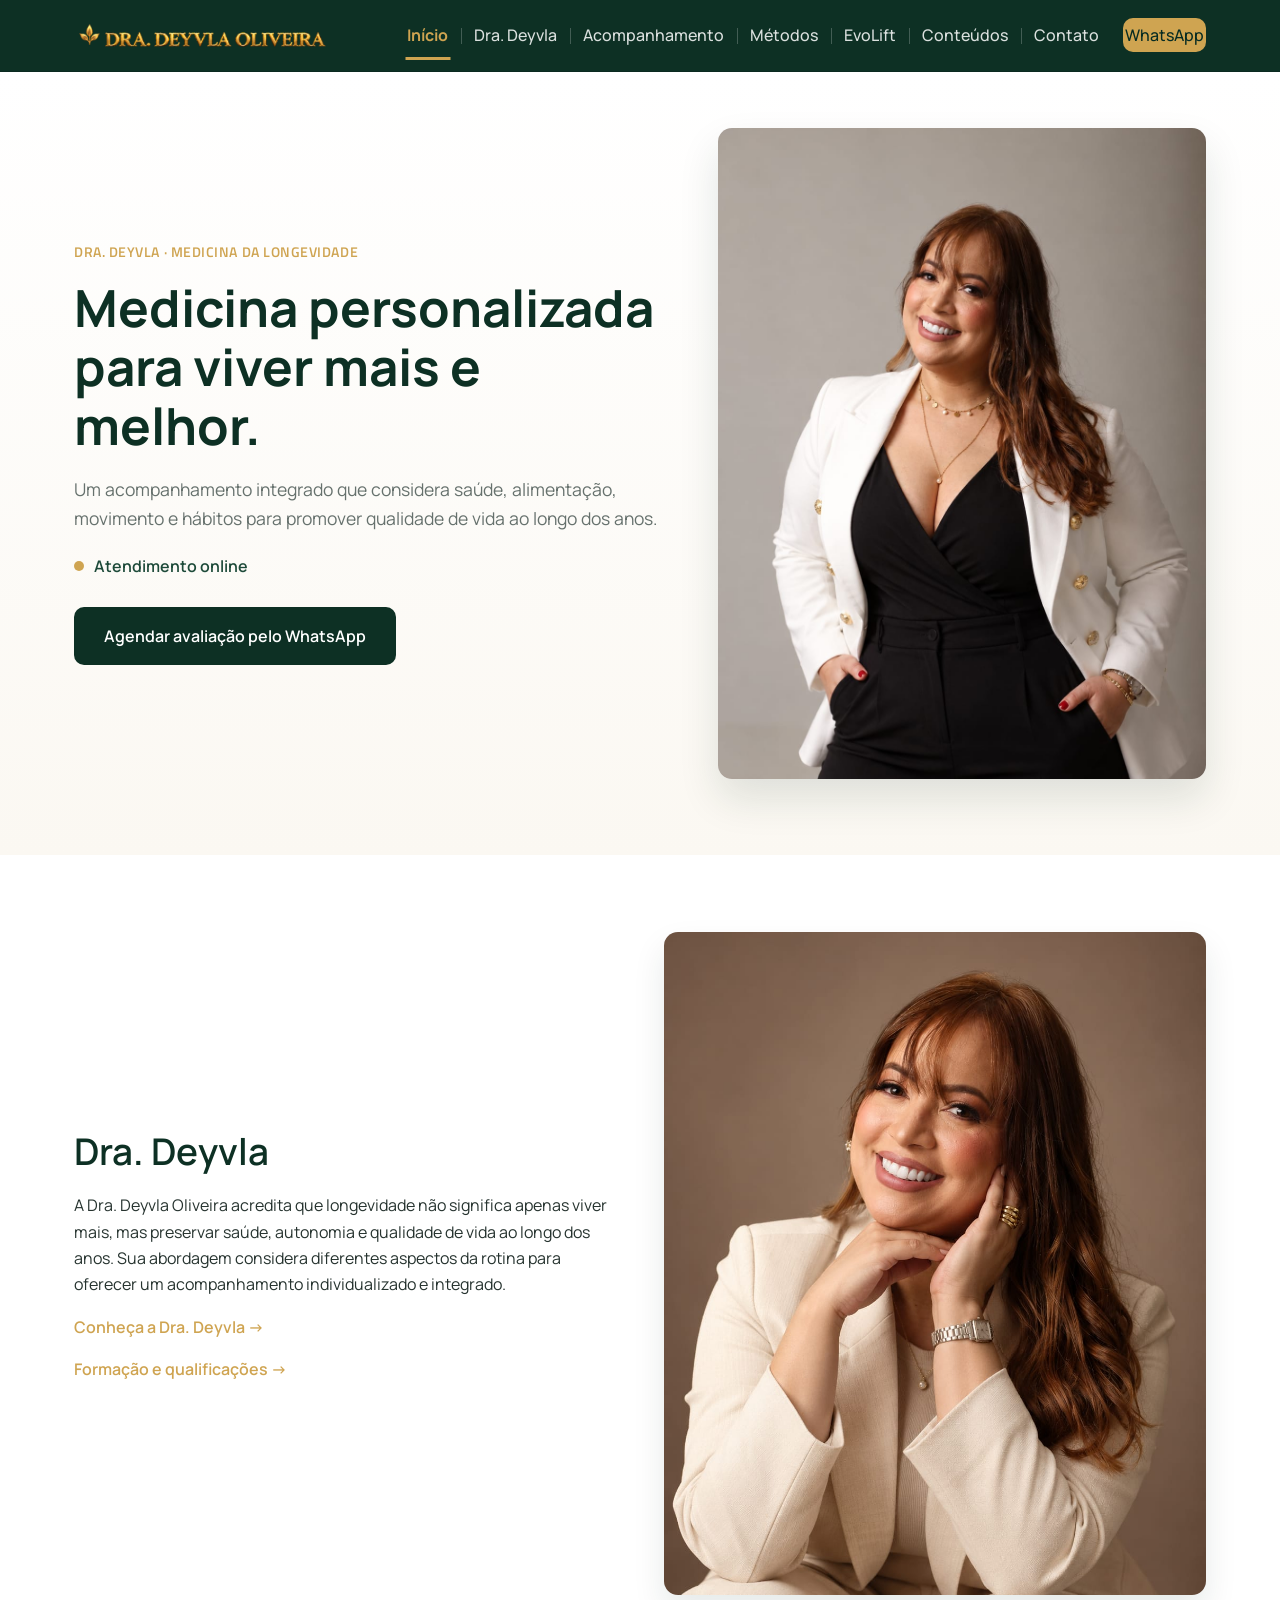
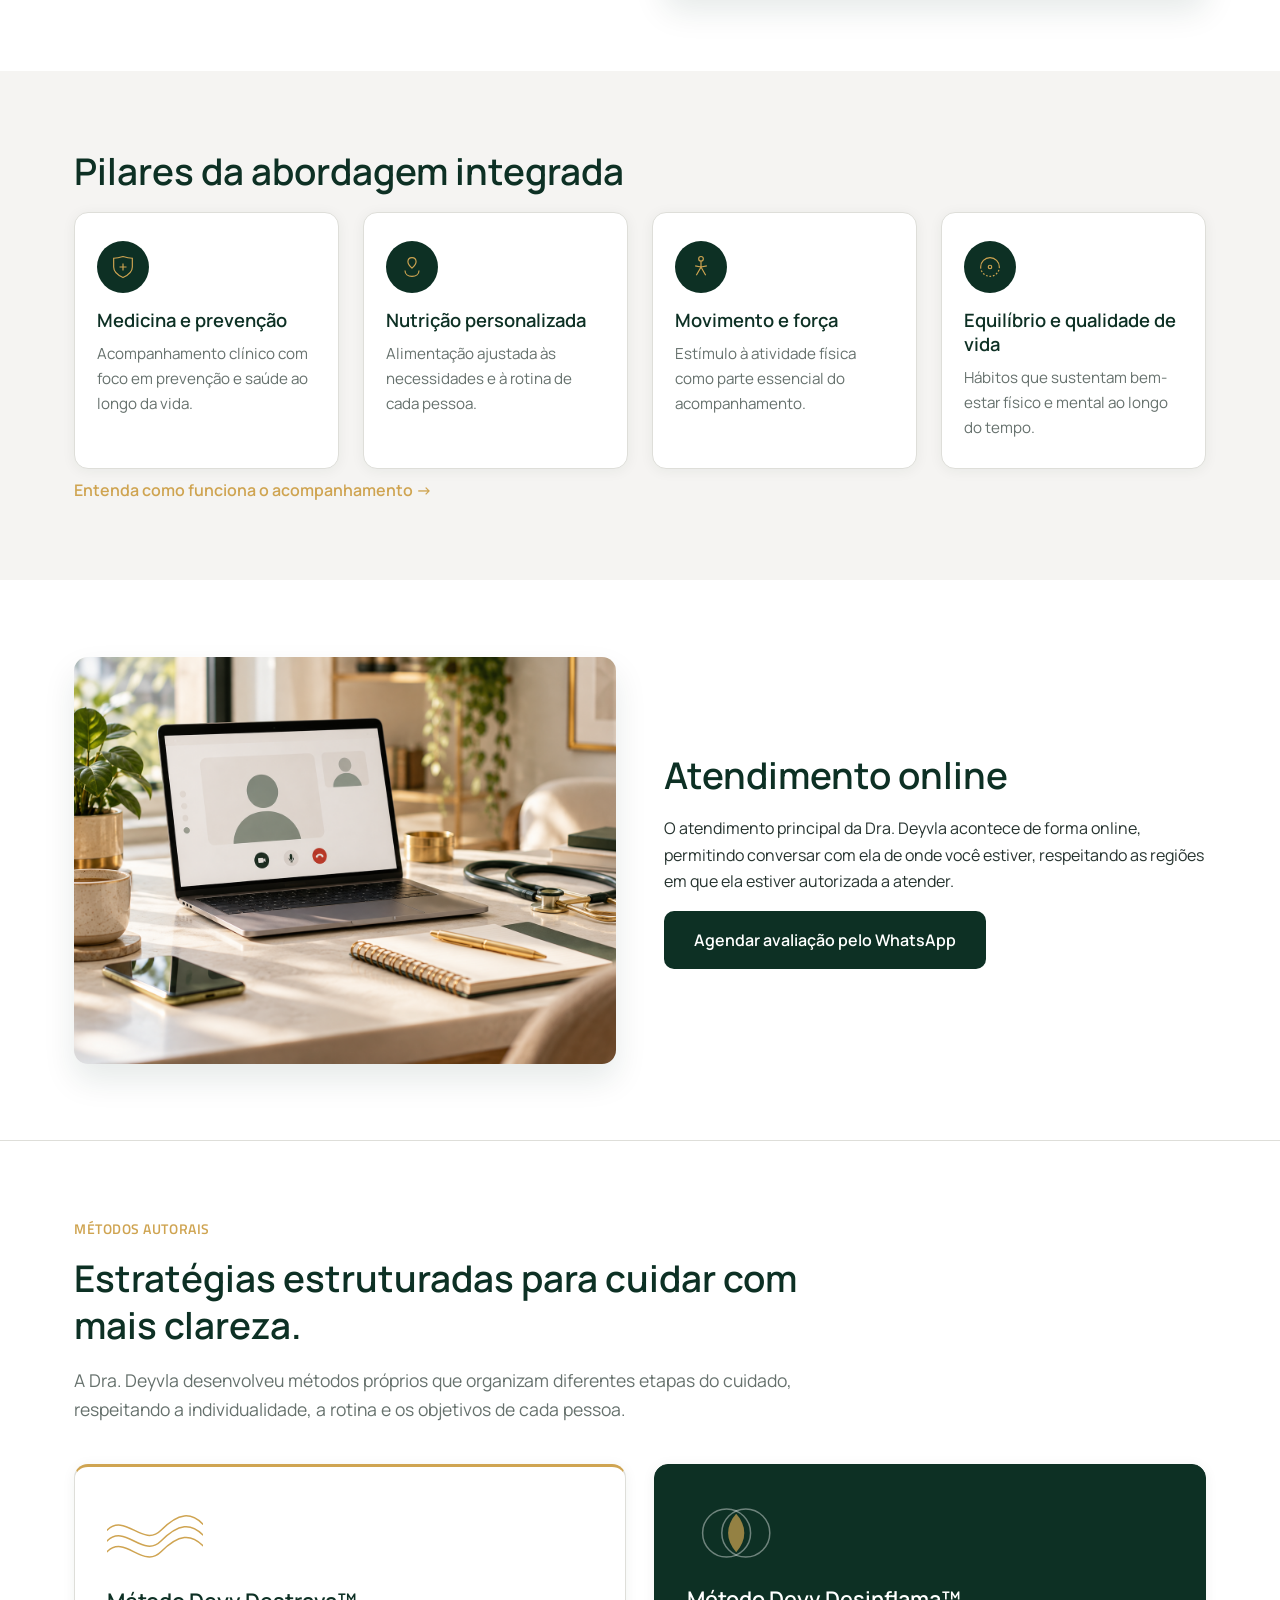
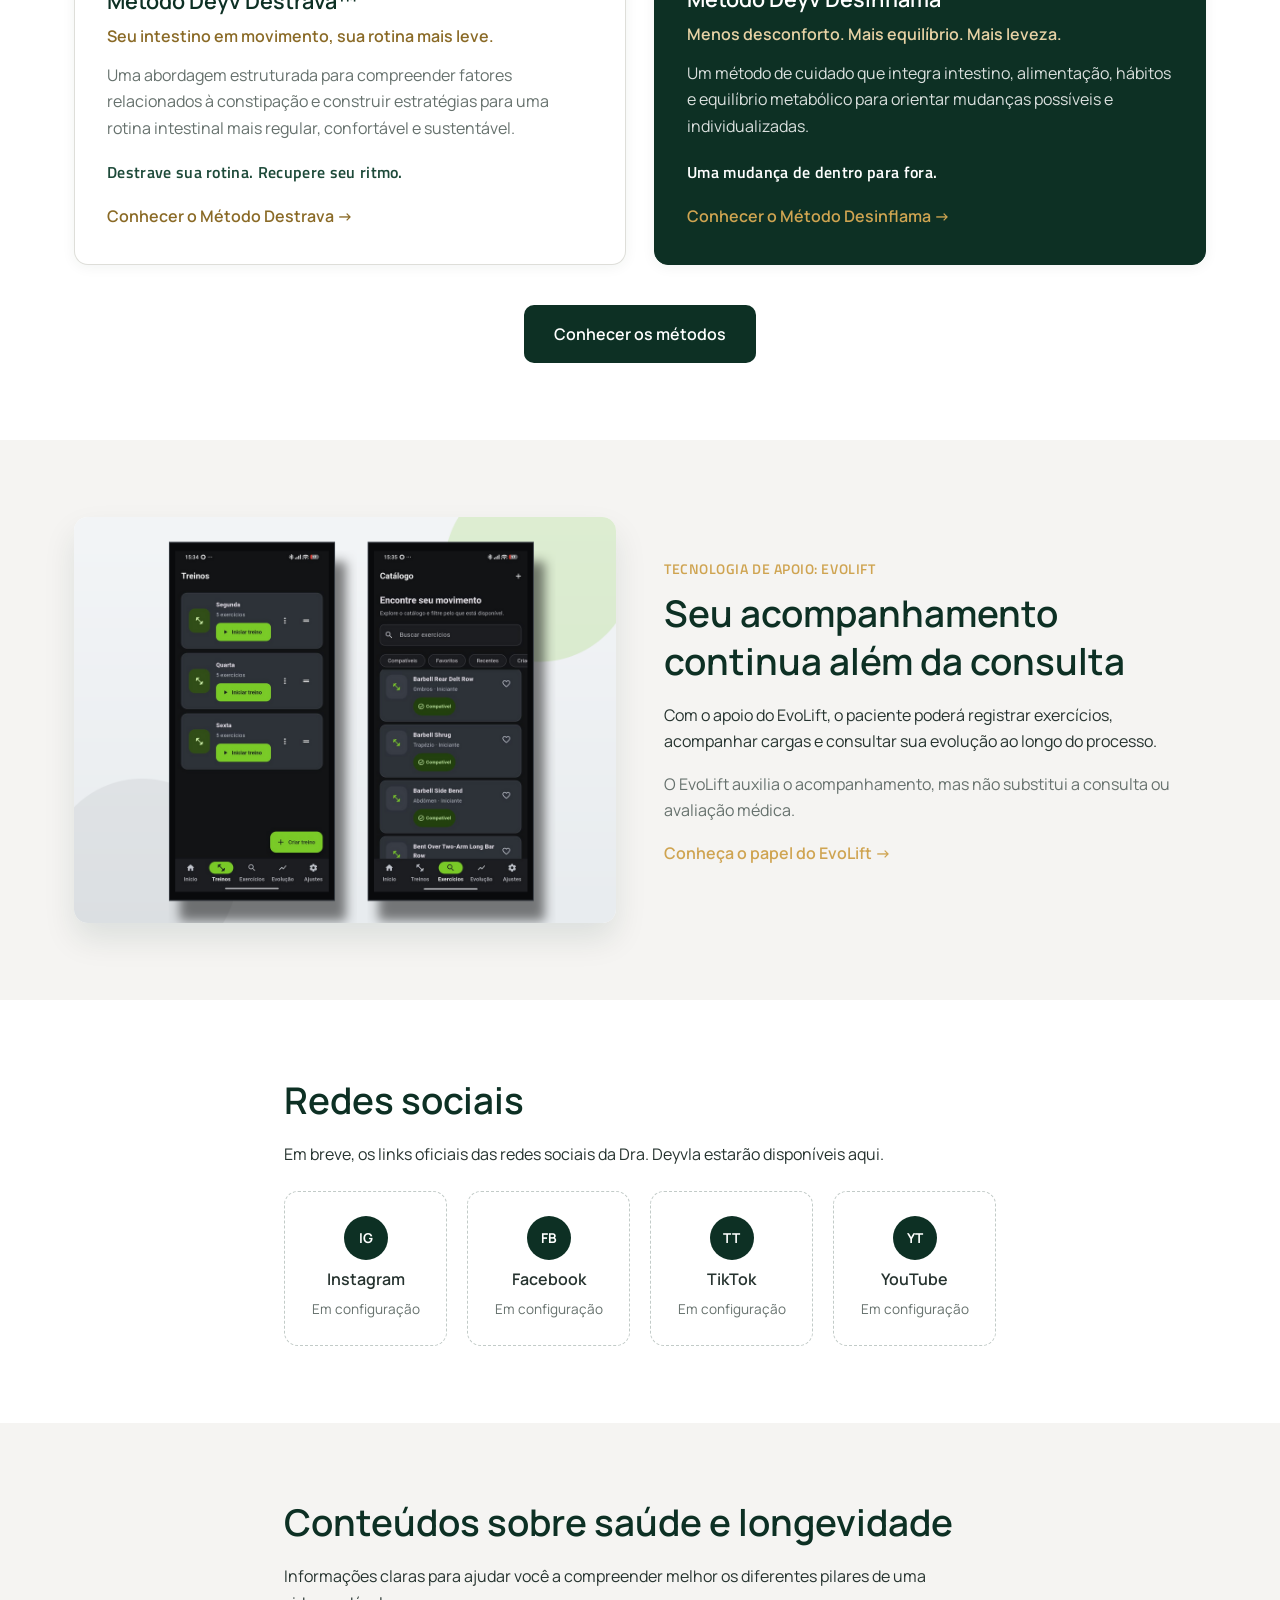
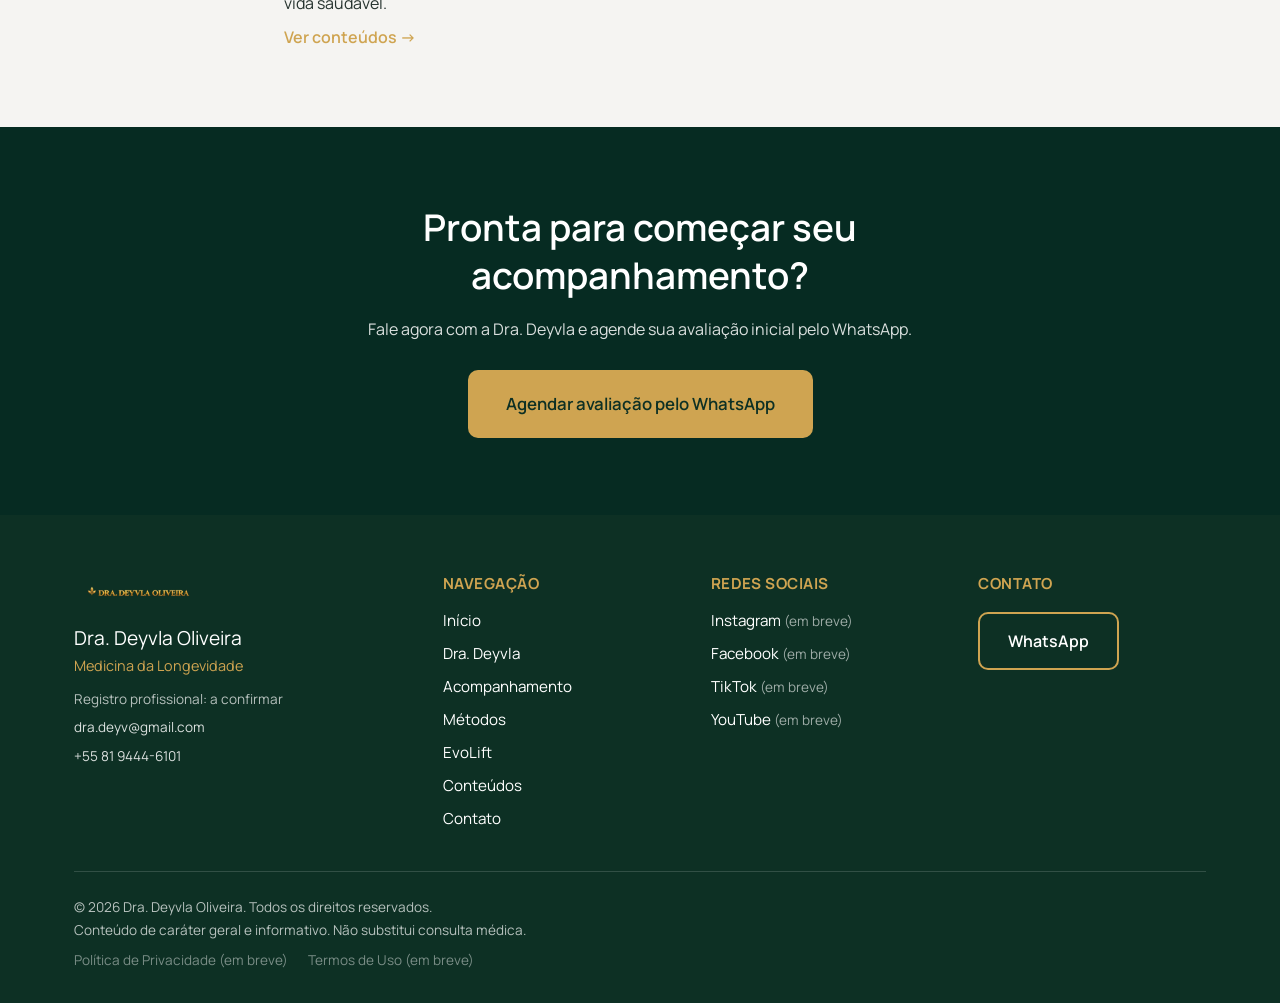
==== commit bf384323: "feat: add Deyv methods page and update qualifications Co-Authored-By: Claude Opus 5.5 <noreply@anthr" ====
--- a/index.html
+++ b/index.html
@@ -44,6 +44,7 @@
           <li><a href="#inicio" aria-current="page">Início</a></li>
           <li><a href="pages/sobre.html">Dra. Deyvla</a></li>
           <li><a href="pages/acompanhamento.html">Acompanhamento</a></li>
+          <li><a href="pages/metodos.html">Métodos</a></li>
           <li><a href="pages/evolift.html">EvoLift</a></li>
           <li><a href="pages/conteudos.html">Conteúdos</a></li>
           <li><a href="pages/contato.html">Contato</a></li>
@@ -203,6 +204,62 @@
             Agendar avaliação pelo WhatsApp
           </a>
         </div>
+      </div>
+    </section>
+
+    <!-- Métodos autorais -->
+    <section id="metodos-home" class="section methods-home" aria-labelledby="metodos-home-titulo">
+      <div class="container">
+        <div class="methods-home-header">
+          <p class="eyebrow">Métodos autorais</p>
+          <h2 id="metodos-home-titulo">Estratégias estruturadas para cuidar com mais clareza.</h2>
+          <p class="section-intro">
+            A Dra. Deyvla desenvolveu métodos próprios que organizam diferentes etapas do cuidado,
+            respeitando a individualidade, a rotina e os objetivos de cada pessoa.
+          </p>
+        </div>
+
+        <div class="methods-home-grid">
+          <article class="methods-home-card methods-home-card--destrava">
+            <svg class="methods-home-art" viewBox="0 0 160 120" aria-hidden="true" focusable="false">
+              <path d="M0 52 C 30 22, 60 82, 90 52 S 140 22, 160 42" />
+              <path d="M0 70 C 30 40, 60 100, 90 70 S 140 40, 160 60" />
+              <path d="M0 88 C 30 58, 60 118, 90 88 S 140 58, 160 78" />
+            </svg>
+            <h3>Método Deyv Destrava™</h3>
+            <p class="methods-home-slogan">Seu intestino em movimento, sua rotina mais leve.</p>
+            <p>
+              Uma abordagem estruturada para compreender fatores relacionados à constipação e
+              construir estratégias para uma rotina intestinal mais regular, confortável e sustentável.
+            </p>
+            <p class="methods-home-tagline">Destrave sua rotina. Recupere seu ritmo.</p>
+            <p class="methods-home-link">
+              <a href="pages/metodos.html#deyv-destrava">Conhecer o Método Destrava <span aria-hidden="true">→</span></a>
+            </p>
+          </article>
+
+          <article class="methods-home-card methods-home-card--desinflama">
+            <svg class="methods-home-art" viewBox="0 0 160 120" aria-hidden="true" focusable="false">
+              <circle cx="66" cy="60" r="40" />
+              <circle cx="98" cy="60" r="40" />
+              <path class="methods-home-art-leaf" d="M82 28 C 64 48, 64 72, 82 92 C 100 72, 100 48, 82 28 Z" />
+            </svg>
+            <h3>Método Deyv Desinflama™</h3>
+            <p class="methods-home-slogan">Menos desconforto. Mais equilíbrio. Mais leveza.</p>
+            <p>
+              Um método de cuidado que integra intestino, alimentação, hábitos e equilíbrio metabólico
+              para orientar mudanças possíveis e individualizadas.
+            </p>
+            <p class="methods-home-tagline">Uma mudança de dentro para fora.</p>
+            <p class="methods-home-link">
+              <a href="pages/metodos.html#deyv-desinflama">Conhecer o Método Desinflama <span aria-hidden="true">→</span></a>
+            </p>
+          </article>
+        </div>
+
+        <p class="methods-home-cta">
+          <a class="btn btn-primary" href="pages/metodos.html">Conhecer os métodos</a>
+        </p>
       </div>
     </section>
 
@@ -329,6 +386,7 @@
           <li><a href="#inicio">Início</a></li>
           <li><a href="pages/sobre.html">Dra. Deyvla</a></li>
           <li><a href="pages/acompanhamento.html">Acompanhamento</a></li>
+          <li><a href="pages/metodos.html">Métodos</a></li>
           <li><a href="pages/evolift.html">EvoLift</a></li>
           <li><a href="pages/conteudos.html">Conteúdos</a></li>
           <li><a href="pages/contato.html">Contato</a></li>
--- a/css/style.css
+++ b/css/style.css
@@ -298,7 +298,7 @@
   display: flex;
   align-items: center;
   flex-wrap: wrap;
-  gap: 28px;
+  gap: 22px;
 }
 
 .main-nav li {
@@ -310,7 +310,7 @@
 .main-nav li:not(:first-child):not(:last-child)::before {
   content: "";
   position: absolute;
-  left: -14px;
+  left: -11px;
   top: 50%;
   transform: translateY(-50%);
   width: 1px;
@@ -661,6 +661,15 @@
   object-position: 50% 35%;
 }
 
+/* Conteúdos — retrato com óculos: rosto, óculos, mão e blazer visíveis */
+.photo-conteudos-hero {
+  display: block;
+  width: 100%;
+  height: 100%;
+  object-fit: cover;
+  object-position: 50% 8%;
+}
+
 .photo-contato-estetoscopio {
   object-position: 50% 20%;
 }
@@ -1072,6 +1081,12 @@
   padding: 3px 0;
 }
 
+.formation-timeline-detail {
+  display: block;
+  font-size: 0.9rem;
+  color: var(--color-muted);
+}
+
 @media (min-width: 901px) {
   .formation-timeline::before {
     left: 50%;
@@ -1757,6 +1772,626 @@
 
 .section-final-cta .btn-primary:hover {
   background: var(--color-ivory);
+}
+
+/* ==========================================================================
+   Métodos Deyv (página Métodos e seção resumida na Início)
+   ========================================================================== */
+.methods-home,
+.methods-hero,
+.methods-method,
+.methods-compare {
+  /* Dourado mais profundo só para textos sobre fundo claro (contraste AA) */
+  --methods-gold-text: #8A6A26;
+}
+
+/* --- Seção resumida na página Início --- */
+.methods-home {
+  border-top: 1px solid var(--color-border);
+}
+
+.methods-home-header {
+  max-width: 760px;
+  margin-bottom: 40px;
+}
+
+.methods-home-grid {
+  display: grid;
+  grid-template-columns: repeat(2, minmax(0, 1fr));
+  gap: 28px;
+}
+
+.methods-home-card {
+  display: flex;
+  flex-direction: column;
+  border: 1px solid var(--color-border);
+  border-radius: var(--radius);
+  padding: 32px 32px 28px;
+  box-shadow: var(--shadow-card);
+  min-width: 0;
+}
+
+.methods-home-card--destrava {
+  background: var(--color-surface);
+  border-top: 3px solid var(--color-gold);
+}
+
+.methods-home-card--desinflama {
+  background: var(--color-primary);
+  border-color: var(--color-primary);
+}
+
+.methods-home-art {
+  display: block;
+  width: 96px;
+  height: 72px;
+  margin-bottom: 16px;
+  fill: none;
+  stroke: var(--color-gold);
+  stroke-width: 2.5;
+  stroke-linecap: round;
+}
+
+.methods-home-card--desinflama .methods-home-art {
+  stroke: rgba(255, 255, 255, 0.4);
+}
+
+.methods-home-card--desinflama .methods-home-art-leaf {
+  fill: var(--color-gold);
+  stroke: none;
+  opacity: 0.7;
+}
+
+.methods-home-card h3 {
+  font-size: 1.35rem;
+  color: var(--color-primary);
+  margin-bottom: 8px;
+}
+
+.methods-home-card .methods-home-slogan {
+  font-weight: 600;
+  color: var(--methods-gold-text);
+  margin-bottom: 12px;
+}
+
+.methods-home-card p {
+  color: var(--color-muted);
+}
+
+.methods-home-tagline {
+  margin-top: auto;
+  padding-top: 18px;
+  font-family: var(--font-accent);
+  font-weight: 600;
+  letter-spacing: 0.02em;
+}
+
+.methods-home-card .methods-home-tagline {
+  color: var(--color-primary-soft);
+}
+
+.methods-home-link {
+  margin-top: 12px;
+}
+
+.methods-home-link a {
+  display: inline-block;
+  padding: 6px 0;
+  font-weight: 600;
+  color: var(--methods-gold-text);
+  text-decoration: underline;
+  text-decoration-color: transparent;
+  text-underline-offset: 4px;
+  transition: text-decoration-color var(--transition);
+}
+
+.methods-home-link a:hover {
+  text-decoration-color: currentColor;
+}
+
+.methods-home-card--desinflama h3 {
+  color: var(--color-ivory);
+}
+
+.methods-home-card--desinflama .methods-home-slogan {
+  color: var(--color-accent-soft);
+}
+
+.methods-home-card--desinflama p {
+  color: rgba(255, 255, 255, 0.85);
+}
+
+.methods-home-card--desinflama .methods-home-tagline {
+  color: var(--color-ivory);
+}
+
+.methods-home-card--desinflama .methods-home-link a {
+  color: var(--color-gold);
+}
+
+.methods-home-cta {
+  max-width: none;
+  margin-top: 40px;
+  text-align: center;
+}
+
+/* --- Página Métodos: hero --- */
+.methods-hero-links {
+  display: flex;
+  flex-wrap: wrap;
+  gap: 12px;
+  margin-top: 28px;
+}
+
+.methods-anchor {
+  display: inline-flex;
+  align-items: center;
+  min-height: 48px;
+  padding: 10px 22px;
+  border: 2px solid var(--color-gold);
+  border-radius: 10px;
+  font-weight: 600;
+  color: var(--color-primary);
+  transition: background var(--transition), color var(--transition), transform var(--transition);
+}
+
+.methods-anchor:hover {
+  background: var(--color-gold);
+  transform: translateY(-2px);
+}
+
+.methods-anchor--desinflama {
+  background: var(--color-primary);
+  border-color: var(--color-primary);
+  color: var(--color-ivory);
+}
+
+.methods-anchor--desinflama:hover {
+  background: var(--color-primary-soft);
+  border-color: var(--color-primary-soft);
+}
+
+.methods-hero-art {
+  justify-self: center;
+  width: 100%;
+  max-width: 400px;
+}
+
+.methods-hero-art svg {
+  display: block;
+  width: 100%;
+  height: auto;
+}
+
+.methods-hero-ring {
+  fill: none;
+  stroke: var(--color-accent-soft);
+  stroke-width: 1.5;
+}
+
+.methods-hero-orb {
+  fill: var(--color-primary);
+}
+
+.methods-hero-leaf {
+  fill: var(--color-gold);
+  opacity: 0.45;
+}
+
+.methods-hero-flow {
+  fill: none;
+  stroke: var(--color-gold);
+  stroke-width: 3;
+  stroke-linecap: round;
+}
+
+/* --- Página Métodos: apresentação de cada método --- */
+.methods-method {
+  scroll-margin-top: calc(var(--header-height) + 16px);
+}
+
+.methods-intro {
+  display: grid;
+  grid-template-columns: minmax(0, 1.4fr) minmax(0, 1fr);
+  gap: 56px;
+  align-items: center;
+}
+
+.methods-slogan {
+  font-size: clamp(1.15rem, 2vw, 1.4rem);
+  font-weight: 600;
+  line-height: 1.4;
+  color: var(--color-primary);
+  margin-bottom: 10px;
+}
+
+.methods-signature {
+  font-family: var(--font-accent);
+  font-size: 0.9rem;
+  font-weight: 600;
+  letter-spacing: 0.04em;
+  text-transform: uppercase;
+  color: var(--methods-gold-text);
+  margin-bottom: 24px;
+}
+
+.methods-intro-text p + p {
+  margin-top: 14px;
+}
+
+.methods-intro-text .methods-signature + p {
+  margin-top: 0;
+}
+
+.methods-quote {
+  margin: 0;
+  border-radius: var(--radius);
+  padding: 36px 32px 40px;
+  min-width: 0;
+}
+
+.methods-quote--destrava {
+  background: var(--color-surface-soft);
+  border-left: 4px solid var(--color-gold);
+}
+
+.methods-quote--desinflama {
+  background: var(--color-primary);
+}
+
+.methods-quote-art {
+  display: block;
+  width: 120px;
+  height: 90px;
+  margin-bottom: 20px;
+  fill: none;
+  stroke: var(--color-gold);
+  stroke-width: 2.5;
+  stroke-linecap: round;
+}
+
+.methods-quote--desinflama .methods-quote-art {
+  stroke: rgba(255, 255, 255, 0.4);
+}
+
+.methods-quote--desinflama .methods-quote-leaf {
+  fill: var(--color-gold);
+  stroke: none;
+  opacity: 0.7;
+}
+
+.methods-quote blockquote p {
+  max-width: none;
+  font-family: var(--font-heading);
+  font-size: clamp(1.3rem, 2.4vw, 1.65rem);
+  font-weight: 600;
+  line-height: 1.35;
+  color: var(--color-primary);
+}
+
+.methods-quote--desinflama blockquote p {
+  color: var(--color-ivory);
+}
+
+/* Painéis: para quem é / objetivos */
+.methods-panels {
+  display: grid;
+  grid-template-columns: repeat(2, minmax(0, 1fr));
+  gap: 28px;
+  margin-top: 56px;
+}
+
+.methods-panels--single {
+  grid-template-columns: minmax(0, 1fr);
+  max-width: 860px;
+  margin-left: auto;
+  margin-right: auto;
+}
+
+.methods-panel {
+  background: var(--color-surface);
+  border: 1px solid var(--color-border);
+  border-radius: var(--radius);
+  padding: 32px 28px;
+  box-shadow: var(--shadow-card);
+  min-width: 0;
+}
+
+.methods-panel h3 {
+  font-size: 1.2rem;
+  color: var(--color-primary);
+  margin-bottom: 16px;
+}
+
+.methods-panel-intro {
+  color: var(--color-muted);
+  margin-bottom: 4px;
+}
+
+.methods-list {
+  list-style: none;
+}
+
+.methods-list li {
+  position: relative;
+  padding: 10px 0 10px 26px;
+  border-bottom: 1px solid var(--color-border);
+}
+
+.methods-list li:last-child {
+  border-bottom: none;
+}
+
+.methods-list li::before {
+  content: "";
+  box-sizing: border-box;
+  position: absolute;
+  left: 4px;
+  top: 19px;
+  width: 8px;
+  height: 8px;
+  border-radius: 50%;
+  background: var(--color-gold);
+}
+
+.methods-note {
+  margin-top: 16px;
+  font-size: 0.95rem;
+  font-style: italic;
+  color: var(--color-muted);
+}
+
+/* Pilares */
+.methods-pillars-block {
+  margin-top: 64px;
+}
+
+.methods-block-title {
+  text-align: center;
+  font-size: 1.35rem;
+  color: var(--color-primary);
+  margin-bottom: 32px;
+}
+
+/* Deyv Destrava: as oito letras de DESTRAVA em cartões */
+.methods-path {
+  list-style: none;
+  display: grid;
+  grid-template-columns: repeat(4, minmax(0, 1fr));
+  gap: 20px;
+}
+
+.methods-path-item {
+  display: flex;
+  flex-direction: column;
+  align-items: flex-start;
+  gap: 12px;
+  background: var(--color-surface);
+  border: 1px solid var(--color-border);
+  border-radius: var(--radius);
+  padding: 24px 22px;
+  box-shadow: var(--shadow-card);
+  min-width: 0;
+}
+
+.methods-path-step {
+  display: flex;
+  align-items: center;
+  justify-content: center;
+  flex-shrink: 0;
+  width: 48px;
+  height: 48px;
+  border-radius: 50%;
+  background: var(--color-surface);
+  border: 2px solid var(--color-gold);
+  font-family: var(--font-accent);
+  font-size: 1.35rem;
+  font-weight: 700;
+  line-height: 1;
+  color: var(--methods-gold-text);
+}
+
+.methods-path-name {
+  font-size: 1.05rem;
+  font-weight: 600;
+  color: var(--color-primary);
+}
+
+/* Deyv Desinflama: quatro pilares */
+.methods-pillars {
+  list-style: none;
+  display: grid;
+  grid-template-columns: repeat(4, minmax(0, 1fr));
+  gap: 20px;
+}
+
+.methods-pillar {
+  background: var(--color-surface);
+  border: 1px solid var(--color-border);
+  border-radius: var(--radius);
+  padding: 28px 22px;
+  box-shadow: var(--shadow-card);
+  min-width: 0;
+}
+
+.methods-pillar-icon {
+  display: inline-flex;
+  align-items: center;
+  justify-content: center;
+  width: 48px;
+  height: 48px;
+  border-radius: 50%;
+  background: var(--color-primary);
+  color: var(--color-gold);
+}
+
+.methods-pillar h4 {
+  font-size: 1.05rem;
+  font-weight: 600;
+  color: var(--color-primary);
+  margin: 14px 0 8px;
+}
+
+.methods-pillar p {
+  color: var(--color-muted);
+  font-size: 0.95rem;
+}
+
+/* Chamada de cada método */
+.methods-cta {
+  margin-top: 56px;
+  padding: 40px 32px;
+  border-radius: var(--radius);
+  background: var(--color-primary-deep);
+  text-align: center;
+}
+
+.methods-cta h3 {
+  font-size: clamp(1.3rem, 2.4vw, 1.6rem);
+  color: var(--color-ivory);
+  margin-bottom: 10px;
+}
+
+.methods-cta p {
+  margin: 0 auto 24px;
+  color: rgba(255, 255, 255, 0.85);
+}
+
+.methods-cta .btn-primary,
+.methods-compare .btn-primary {
+  background: var(--color-gold);
+  color: var(--color-primary);
+}
+
+.methods-cta .btn-primary:hover {
+  background: var(--color-ivory);
+}
+
+.methods-compare .btn-primary:hover {
+  background: var(--color-accent-soft);
+}
+
+/* Comparação sem competição */
+.methods-compare h2 {
+  text-align: center;
+}
+
+.methods-compare-grid {
+  display: grid;
+  grid-template-columns: repeat(2, minmax(0, 1fr));
+  margin-top: 32px;
+  border: 1px solid var(--color-border);
+  border-radius: var(--radius);
+  overflow: hidden;
+  background: var(--color-surface);
+  box-shadow: var(--shadow-card);
+}
+
+.methods-compare-item {
+  padding: 32px 28px;
+  min-width: 0;
+}
+
+.methods-compare-item--destrava {
+  border-top: 3px solid var(--color-gold);
+}
+
+.methods-compare-item--desinflama {
+  border-top: 3px solid var(--color-primary);
+  border-left: 1px solid var(--color-border);
+}
+
+.methods-compare-item h3 {
+  font-size: 1.2rem;
+  color: var(--color-primary);
+  margin-bottom: 10px;
+}
+
+.methods-compare-item p {
+  color: var(--color-muted);
+}
+
+.methods-compare-conclusion {
+  max-width: 70ch;
+  margin: 32px auto 0;
+  text-align: center;
+}
+
+.methods-compare-cta {
+  max-width: none;
+  margin-top: 24px;
+  text-align: center;
+}
+
+/* Aviso de responsabilidade */
+.methods-disclaimer-section {
+  padding-top: 0;
+}
+
+.methods-disclaimer {
+  max-width: 860px;
+  margin: 0 auto;
+  padding: 24px 28px;
+  border-left: 4px solid var(--color-gold);
+  border-radius: var(--radius);
+  background: var(--color-surface-soft);
+}
+
+.methods-disclaimer p {
+  max-width: none;
+  color: var(--color-text);
+}
+
+@media (max-width: 900px) {
+  .methods-home-grid,
+  .methods-intro,
+  .methods-panels {
+    grid-template-columns: minmax(0, 1fr);
+  }
+
+  .methods-intro {
+    gap: 32px;
+  }
+
+  .methods-hero-art {
+    max-width: 280px;
+  }
+
+  .methods-pillars {
+    grid-template-columns: repeat(2, minmax(0, 1fr));
+  }
+
+  .methods-path {
+    grid-template-columns: repeat(2, minmax(0, 1fr));
+  }
+}
+
+@media (max-width: 760px) {
+  .methods-compare-grid {
+    grid-template-columns: minmax(0, 1fr);
+  }
+
+  .methods-compare-item--desinflama {
+    border-left: none;
+  }
+}
+
+@media (max-width: 560px) {
+  .methods-home-card,
+  .methods-panel,
+  .methods-quote,
+  .methods-cta {
+    padding: 28px 22px;
+  }
+
+  .methods-pillars,
+  .methods-path {
+    grid-template-columns: minmax(0, 1fr);
+  }
+
+  .methods-block-title {
+    text-align: left;
+  }
 }
 
 /* ==========================================================================
@@ -2027,15 +2662,10 @@
   }
 }
 
-@media (max-width: 768px) {
-  :root {
-    --header-height: 65px;
-  }
-
-  .logo {
-    width: 170px;
-  }
-
+/* Menu móvel (hambúrguer) até 1140px: com oito itens, o menu horizontal
+   só cabe em uma linha a partir dessa largura. Logomarca, altura do
+   cabeçalho e rodapé continuam ajustados no bloco de 768px abaixo. */
+@media (max-width: 1140px) {
   .nav-toggle {
     display: flex;
   }
@@ -2089,6 +2719,16 @@
     display: inline-block;
     margin-top: 8px;
   }
+}
+
+@media (max-width: 768px) {
+  :root {
+    --header-height: 65px;
+  }
+
+  .logo {
+    width: 170px;
+  }
 
   .footer-inner {
     grid-template-columns: 1fr;
